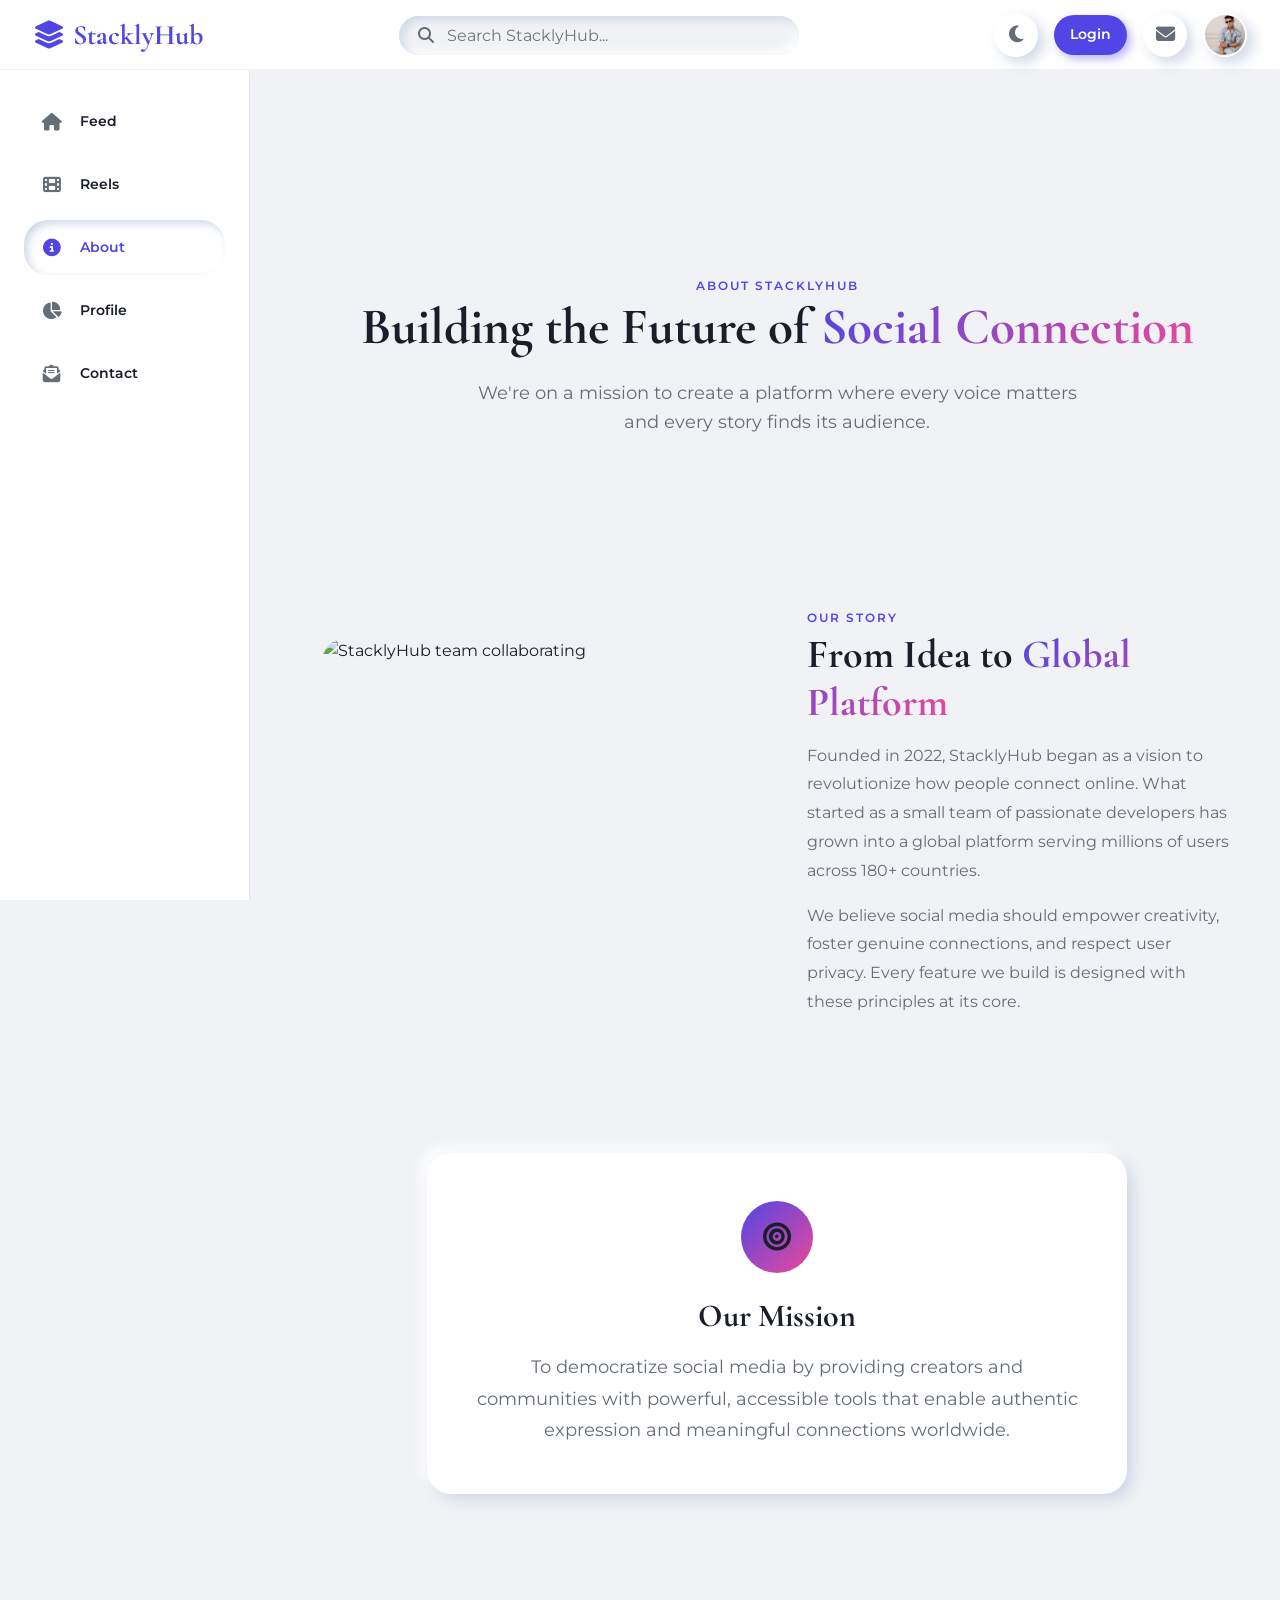
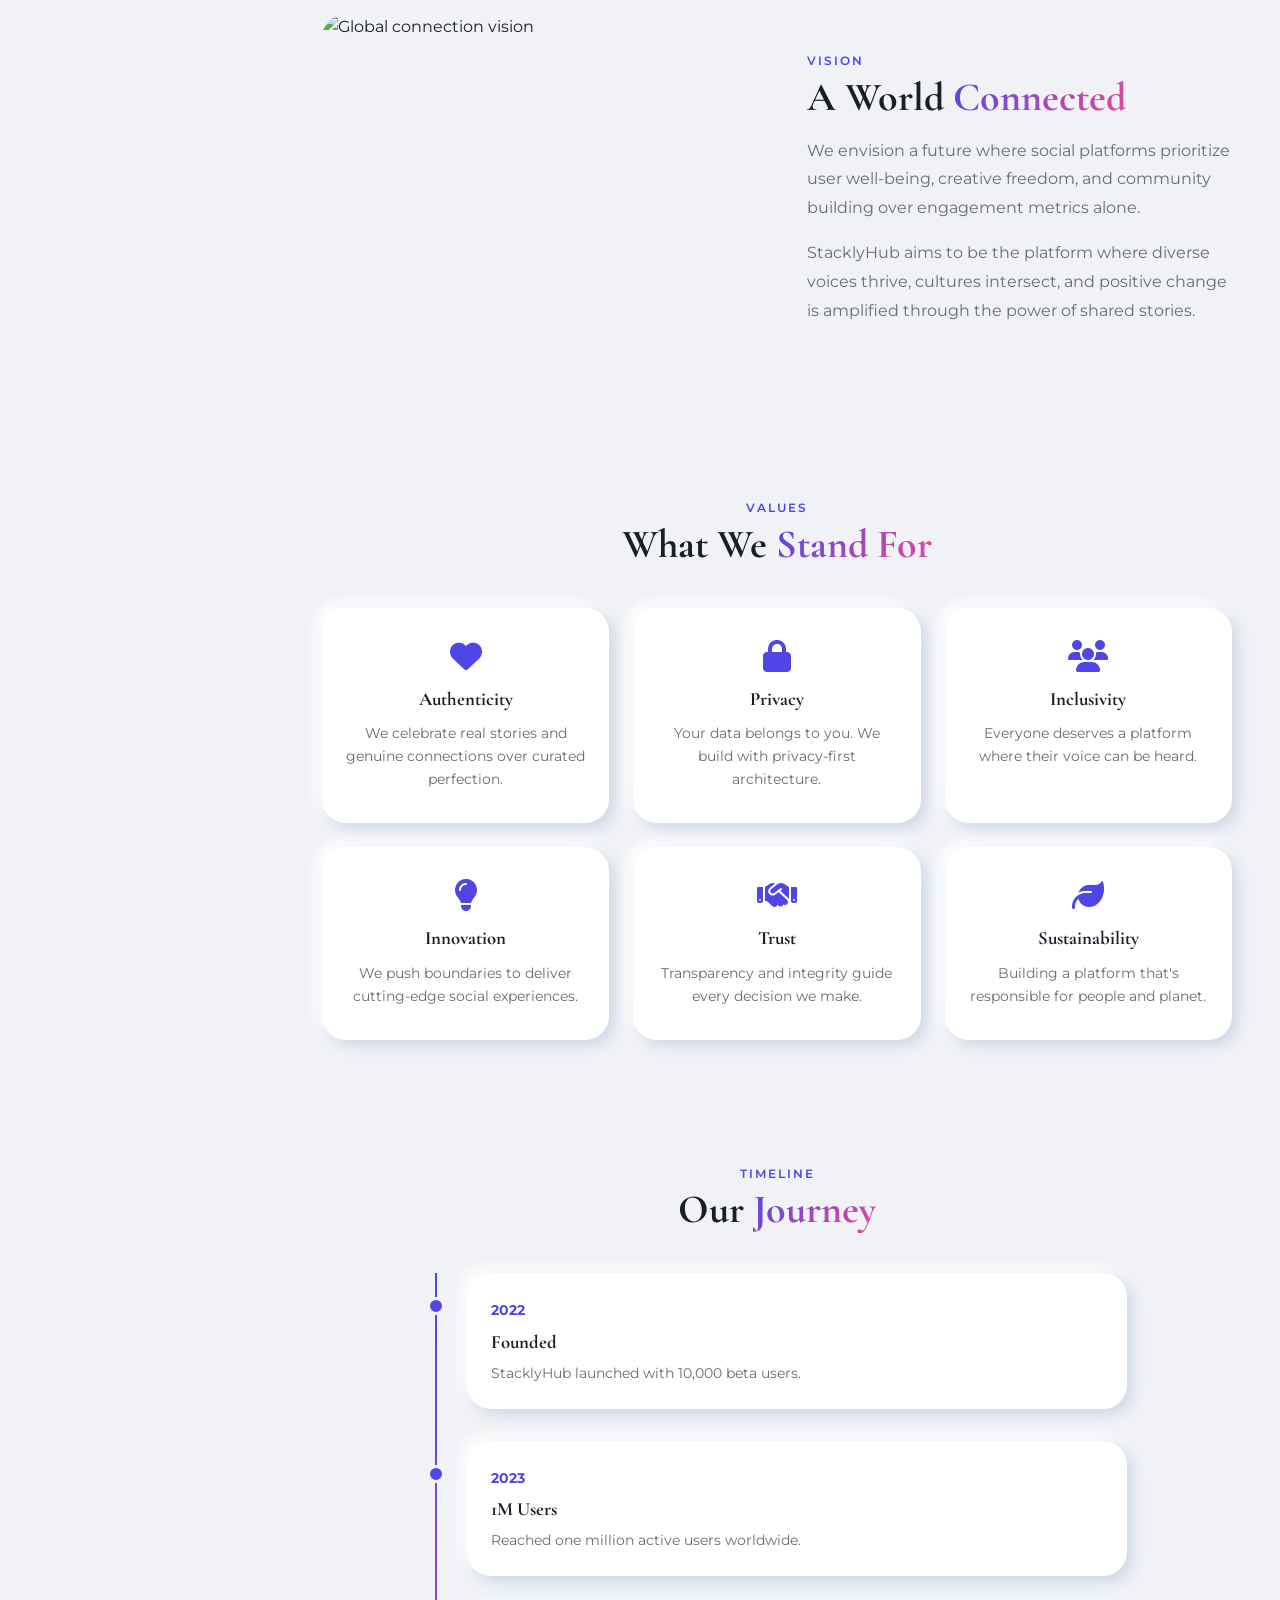
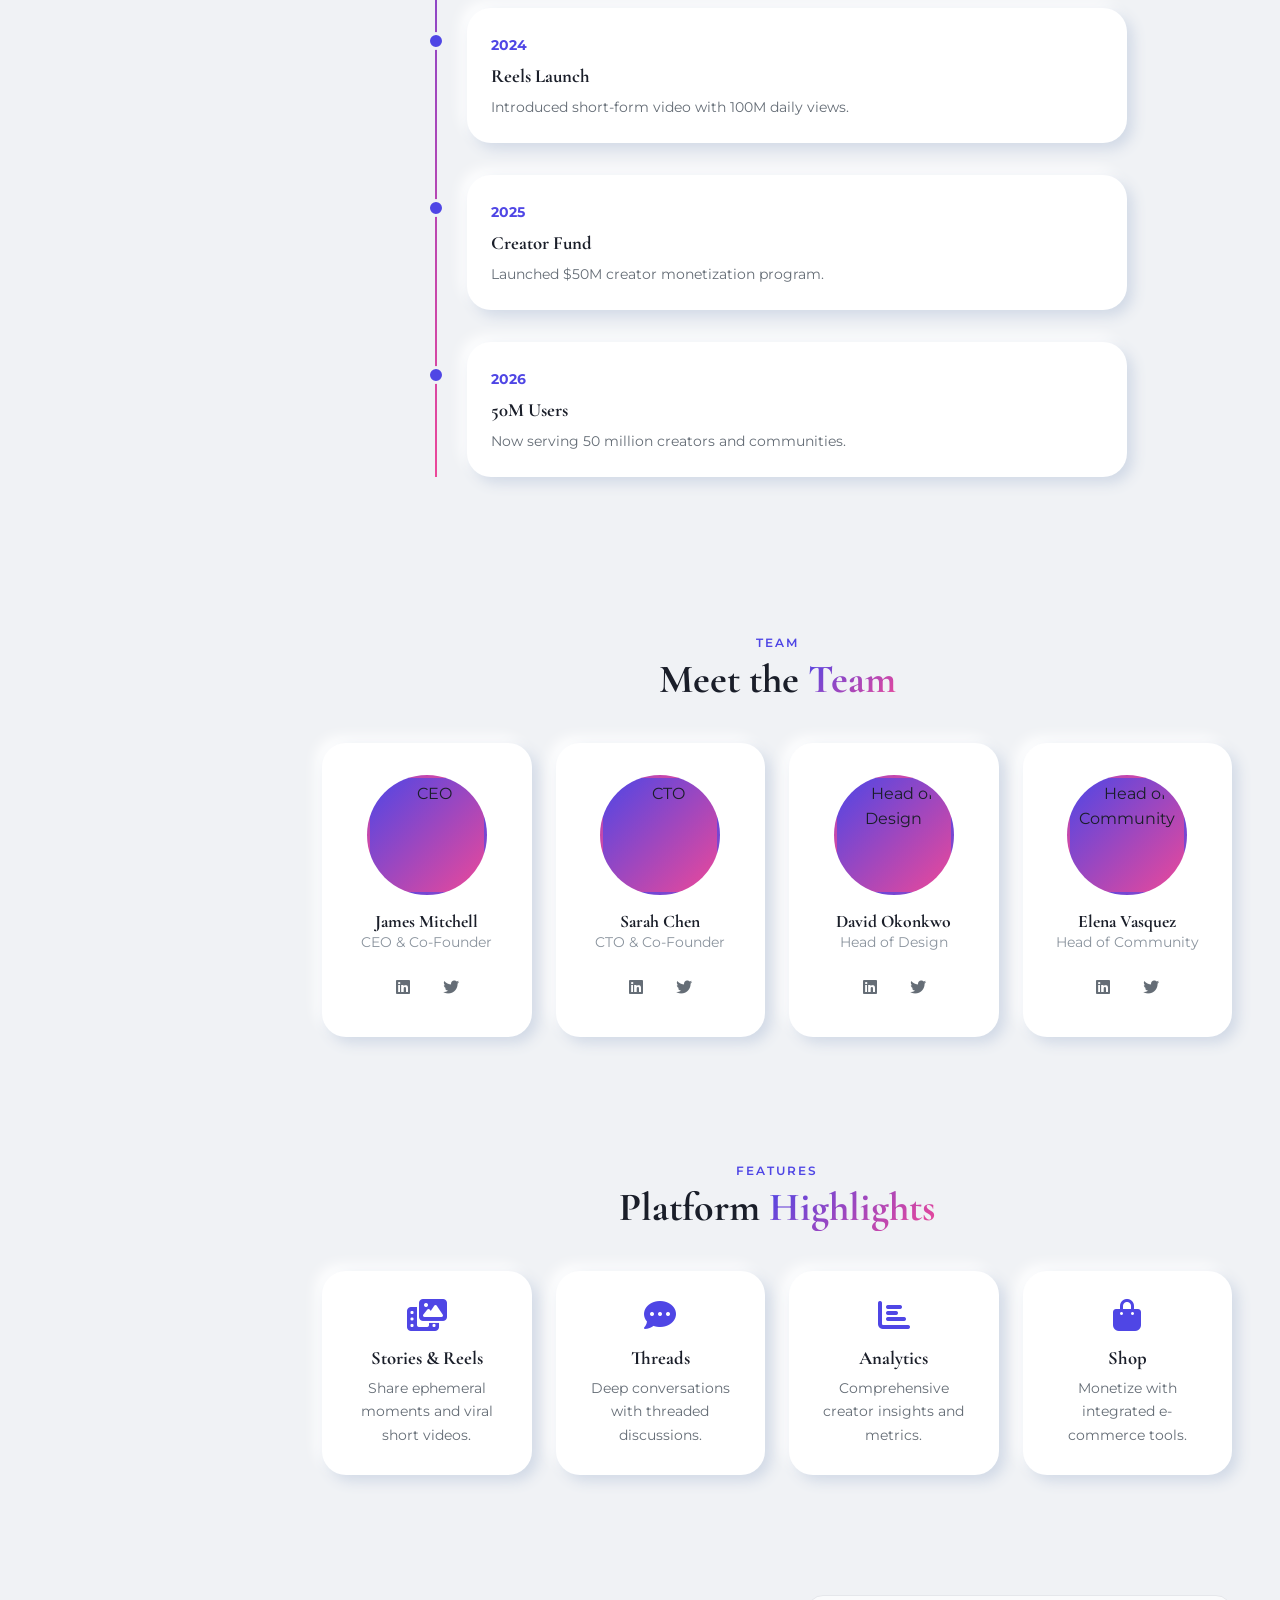
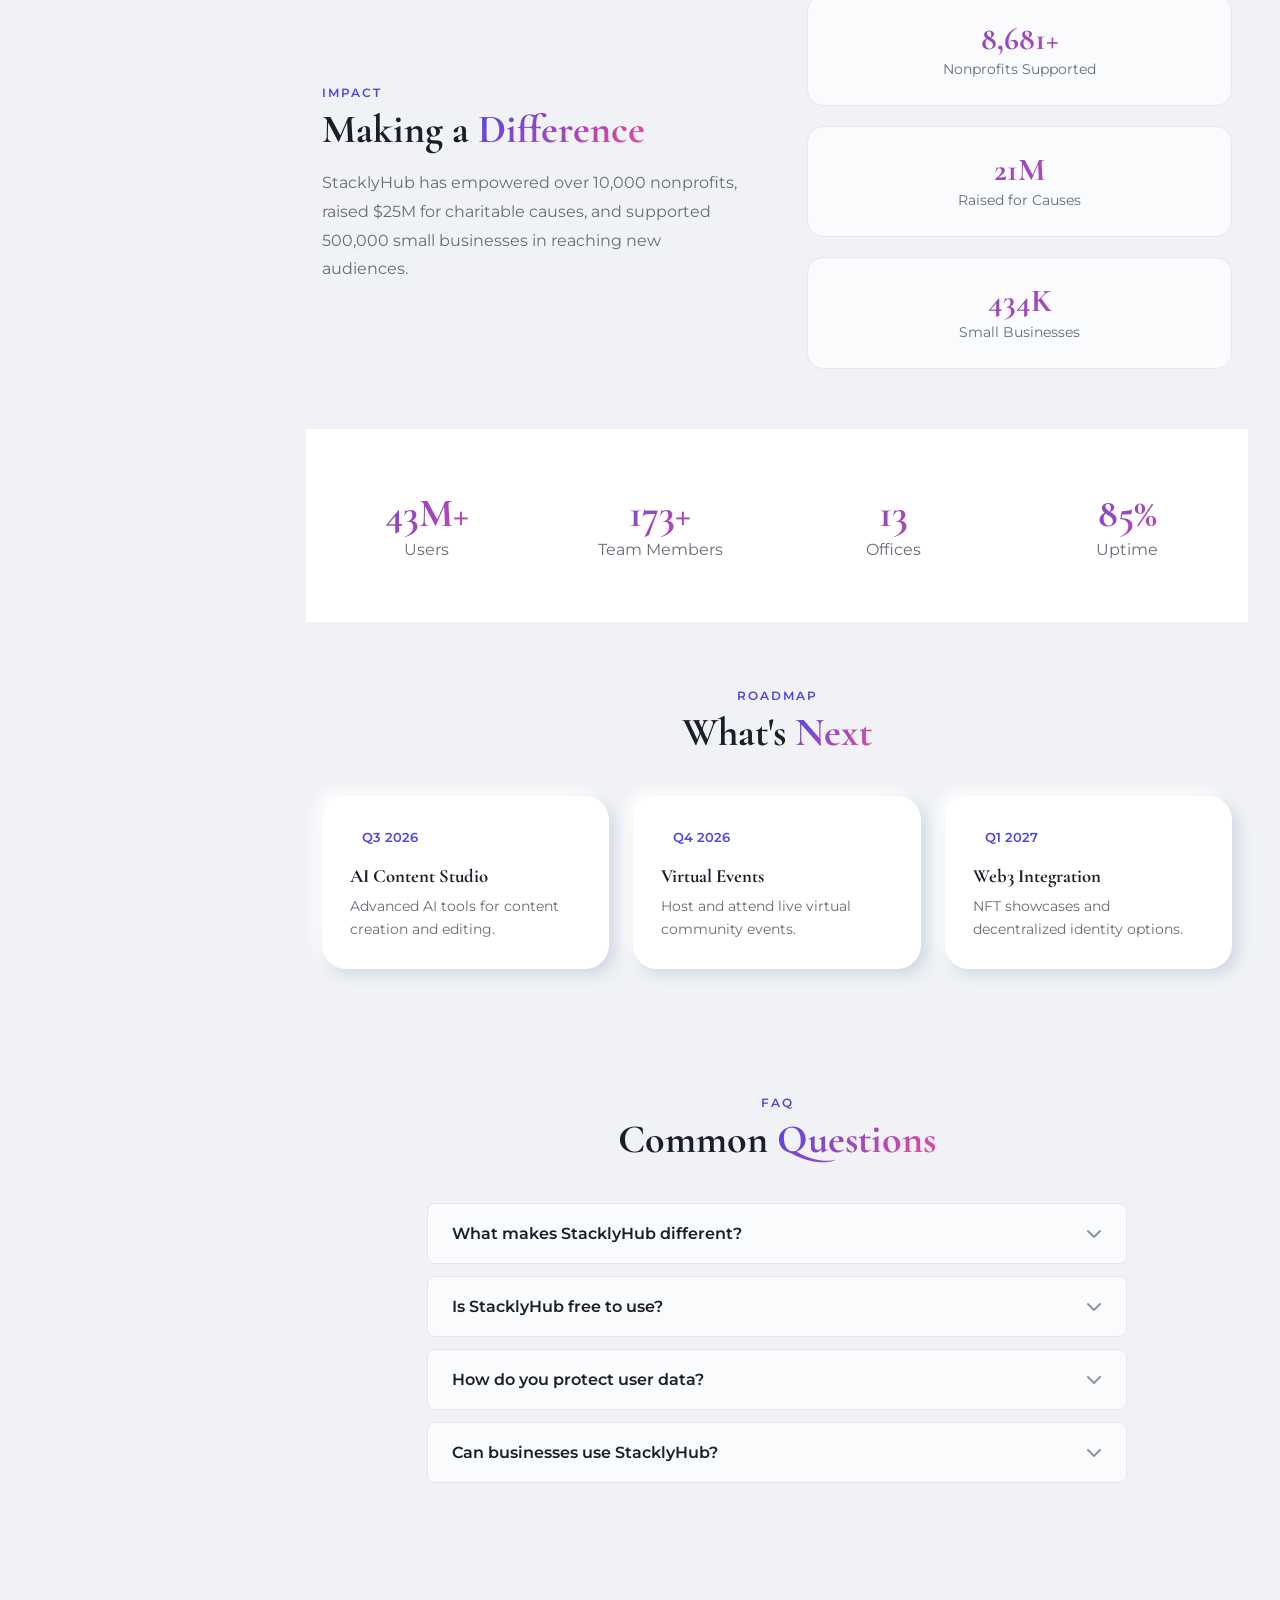
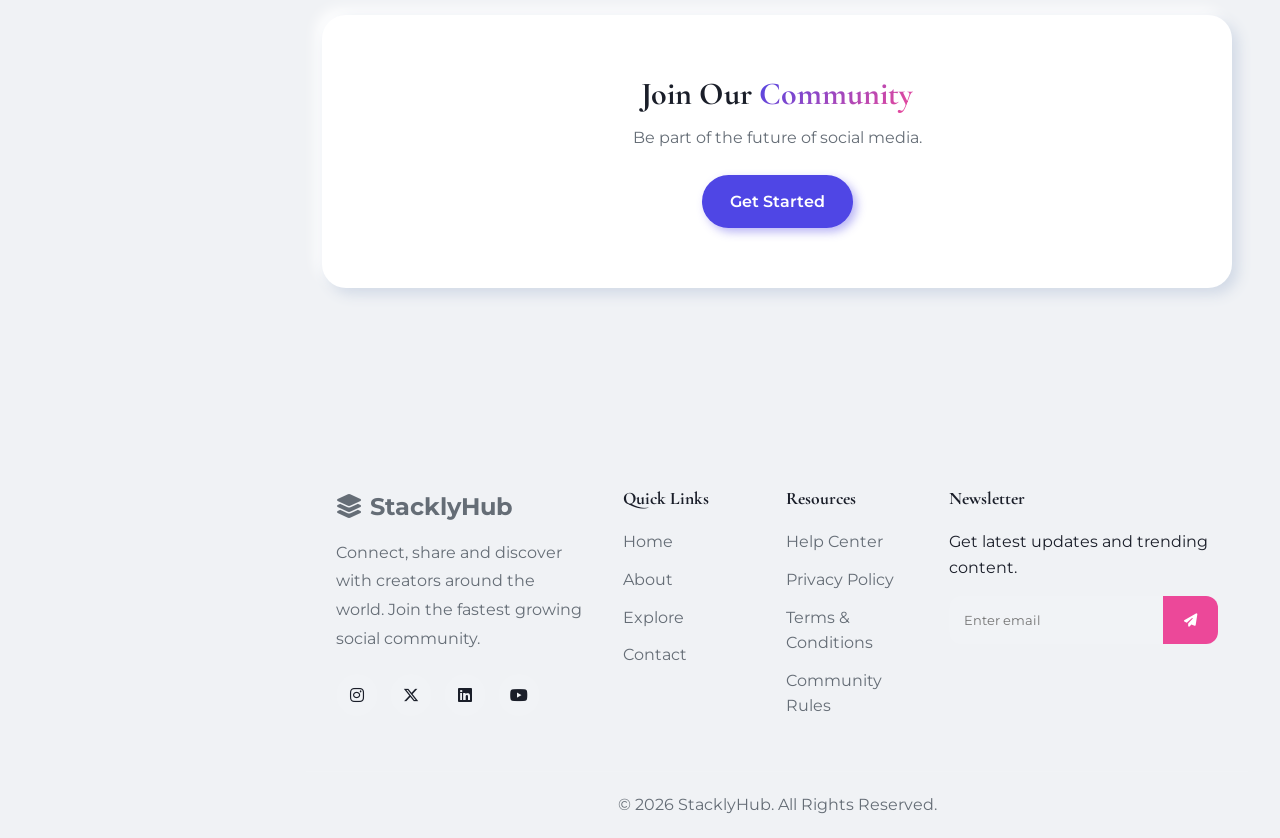
==== about.html @ 788e47a5 "first commit" ====
<!DOCTYPE html>
<html lang="en">
<head>
  <meta charset="UTF-8">
  <meta name="viewport" content="width=device-width, initial-scale=1.0">
  <meta name="description" content="Learn about StacklyHub - our story, mission, vision, and the team behind the next-generation social platform.">
  <title>About Us — StacklyHub</title>
  <link rel="preconnect" href="https://fonts.googleapis.com">
  <link rel="preconnect" href="https://fonts.gstatic.com" crossorigin>
  <link href="https://fonts.googleapis.com/css2?family=Inter:wght@400;500;600;700&family=Poppins:wght@600;700;800&display=swap" rel="stylesheet">
  <link rel="stylesheet" href="https://cdnjs.cloudflare.com/ajax/libs/font-awesome/6.5.1/css/all.min.css">
  <link rel="stylesheet" href="css/common.css">
  <link rel="stylesheet" href="css/about.css">
</head>
<body>
  <div class="page-loader" aria-hidden="true"><div><div class="loader-logo">StacklyHub</div><div class="loader-spinner"></div></div></div>

  <header class="navbar glass-panel" role="navigation">
    <a href="index.html" class="nav-brand">
      <i class="fas fa-layer-group"></i> StacklyHub
    </a>
    <div class="nav-search neu-input-wrapper">
      <i class="fas fa-search"></i>
      <input type="search" class="neu-input" placeholder="Search StacklyHub..." aria-label="Search">
    </div>
    <div class="nav-actions">
      <button class="icon-btn" id="theme-toggle" aria-label="Toggle dark mode"><i class="fas fa-moon"></i></button>
      <a href="login.html" class="neu-button primary" style="padding:0.5rem 1rem;border-radius:20px;font-size:0.9rem;text-decoration:none">Login</a>
<a href="404.html">
    <button class="icon-btn" aria-label="Messages">
        <i class="fas fa-envelope"></i>
    </button>
</a>
      <a href="profile.html" class="user-profile">
        <img src="assets/images/home 3.webp" alt="Profile" class="avatar">
      </a>
    </div>
    <button class="hamburger" id="hamburger" aria-label="Open menu"><i class="fas fa-bars"></i></button>
  </header>

  <div class="app-layout">
    <aside class="sidebar-left" id="sidebar-left">
      <nav class="nav-links">
        <a href="index.html" class="nav-link"><i class="fas fa-home"></i> Feed</a>
       
        <a href="explore.html" class="nav-link"><i class="fas fa-film"></i> Reels</a>
        <a href="about.html" class="nav-link"><i class="fas fa-info-circle"></i> About</a>
        <a href="profile.html" class="nav-link"><i class="fas fa-chart-pie"></i> Profile</a>
        <a href="contact.html" class="nav-link"><i class="fas fa-envelope-open-text"></i> Contact</a>
      </nav>
    </aside>

  <main>
    <!-- 1. Hero Banner -->
    <section class="about-hero" aria-label="About hero">
      <div class="about-hero-bg"></div>
      <div class="container about-hero-content reveal">
        <span class="section-label">About StacklyHub</span>
        <h1>Building the Future of <span class="gradient-text">Social Connection</span></h1>
        <p>We're on a mission to create a platform where every voice matters and every story finds its audience.</p>
      </div>
    </section>

    <!-- 2. Our Story -->
    <section class="section" aria-label="Our story">
      <div class="container split-section">
        <div class="split-image reveal-left">
          <img src="https://images.unsplash.com/photo-1522071820081-009f0129c71c?w=600&h=400&fit=crop" alt="StacklyHub team collaborating">
        </div>
        <div class="split-content reveal-right">
          <span class="section-label">Our Story</span>
          <h2 class="section-title">From Idea to <span class="gradient-text">Global Platform</span></h2>
          <p>Founded in 2022, StacklyHub began as a vision to revolutionize how people connect online. What started as a small team of passionate developers has grown into a global platform serving millions of users across 180+ countries.</p>
          <p>We believe social media should empower creativity, foster genuine connections, and respect user privacy. Every feature we build is designed with these principles at its core.</p>
        </div>
      </div>
    </section>

    <!-- 3. Mission -->
    <section class="section mission-section" aria-label="Our mission">
      <div class="container">
        <div class="mission-card glass-card reveal-zoom">
          <div class="mission-icon"><i class="fas fa-bullseye"></i></div>
          <h2>Our Mission</h2>
          <p>To democratize social media by providing creators and communities with powerful, accessible tools that enable authentic expression and meaningful connections worldwide.</p>
        </div>
      </div>
    </section>

    <!-- 4. Vision -->
    <section class="section" aria-label="Our vision">
      <div class="container split-section reverse">
        <div class="split-content reveal-left">
          <span class="section-label">Vision</span>
          <h2 class="section-title">A World <span class="gradient-text">Connected</span></h2>
          <p>We envision a future where social platforms prioritize user well-being, creative freedom, and community building over engagement metrics alone.</p>
          <p>StacklyHub aims to be the platform where diverse voices thrive, cultures intersect, and positive change is amplified through the power of shared stories.</p>
        </div>
        <div class="split-image reveal-right">
          <img src="https://images.unsplash.com/photo-1552664730-d307ca884978?w=600&h=400&fit=crop" alt="Global connection vision">
        </div>
      </div>
    </section>

    <!-- 5. Core Values -->
    <section class="section values-section" aria-label="Core values">
      <div class="container">
        <header class="section-header reveal">
          <span class="section-label">Values</span>
          <h2 class="section-title">What We <span class="gradient-text">Stand For</span></h2>
        </header>
        <div class="values-grid">
          <div class="value-card glass-card reveal"><i class="fas fa-heart"></i><h3>Authenticity</h3><p>We celebrate real stories and genuine connections over curated perfection.</p></div>
          <div class="value-card glass-card reveal delay-1"><i class="fas fa-lock"></i><h3>Privacy</h3><p>Your data belongs to you. We build with privacy-first architecture.</p></div>
          <div class="value-card glass-card reveal delay-2"><i class="fas fa-users"></i><h3>Inclusivity</h3><p>Everyone deserves a platform where their voice can be heard.</p></div>
          <div class="value-card glass-card reveal delay-3"><i class="fas fa-lightbulb"></i><h3>Innovation</h3><p>We push boundaries to deliver cutting-edge social experiences.</p></div>
          <div class="value-card glass-card reveal delay-4"><i class="fas fa-handshake"></i><h3>Trust</h3><p>Transparency and integrity guide every decision we make.</p></div>
          <div class="value-card glass-card reveal delay-5"><i class="fas fa-leaf"></i><h3>Sustainability</h3><p>Building a platform that's responsible for people and planet.</p></div>
        </div>
      </div>
    </section>

    <!-- 6. Growth Timeline -->
    <section class="section timeline-section" aria-label="Growth timeline">
      <div class="container">
        <header class="section-header reveal">
          <span class="section-label">Timeline</span>
          <h2 class="section-title">Our <span class="gradient-text">Journey</span></h2>
        </header>
        <div class="timeline">
          <div class="timeline-item reveal"><div class="timeline-dot"></div><div class="timeline-content glass-card"><span>2022</span><h3>Founded</h3><p>StacklyHub launched with 10,000 beta users.</p></div></div>
          <div class="timeline-item reveal delay-1"><div class="timeline-dot"></div><div class="timeline-content glass-card"><span>2023</span><h3>1M Users</h3><p>Reached one million active users worldwide.</p></div></div>
          <div class="timeline-item reveal delay-2"><div class="timeline-dot"></div><div class="timeline-content glass-card"><span>2024</span><h3>Reels Launch</h3><p>Introduced short-form video with 100M daily views.</p></div></div>
          <div class="timeline-item reveal delay-3"><div class="timeline-dot"></div><div class="timeline-content glass-card"><span>2025</span><h3>Creator Fund</h3><p>Launched $50M creator monetization program.</p></div></div>
          <div class="timeline-item reveal delay-4"><div class="timeline-dot"></div><div class="timeline-content glass-card"><span>2026</span><h3>50M Users</h3><p>Now serving 50 million creators and communities.</p></div></div>
        </div>
      </div>
    </section>

    <!-- 7. Team Members -->
    <section class="section team-section" aria-label="Team members">
      <div class="container">
        <header class="section-header reveal">
          <span class="section-label">Team</span>
          <h2 class="section-title">Meet the <span class="gradient-text">Team</span></h2>
        </header>
        <div class="team-grid">
          <div class="team-card glass-card reveal"><img src="https://images.unsplash.com/photo-1560250097-0b93528c311a?w=200&h=200&fit=crop" alt="CEO"><h3>James Mitchell</h3><p>CEO & Co-Founder</p><div class="team-social"><a href="404.html"><i class="fab fa-linkedin"></i></a><a href="404.html"><i class="fab fa-twitter"></i></a></div></div>
          <div class="team-card glass-card reveal delay-1"><img src="https://images.unsplash.com/photo-1573496359142-b8d87734a5a2?w=200&h=200&fit=crop" alt="CTO"><h3>Sarah Chen</h3><p>CTO & Co-Founder</p><div class="team-social"><a href="404.html"><i class="fab fa-linkedin"></i></a><a href="404.html"><i class="fab fa-twitter"></i></a></div></div>
          <div class="team-card glass-card reveal delay-2"><img src="https://images.unsplash.com/photo-1519085360753-af0119f7cbe7?w=200&h=200&fit=crop" alt="Head of Design"><h3>David Okonkwo</h3><p>Head of Design</p><div class="team-social"><a href="404.html"><i class="fab fa-linkedin"></i></a><a href="404.html"><i class="fab fa-twitter"></i></a></div></div>
          <div class="team-card glass-card reveal delay-3"><img src="https://images.unsplash.com/photo-1580489944761-15a19d654956?w=200&h=200&fit=crop" alt="Head of Community"><h3>Elena Vasquez</h3><p>Head of Community</p><div class="team-social"><a href="404.html"><i class="fab fa-linkedin"></i></a><a href="404.html"><i class="fab fa-twitter"></i></a></div></div>
        </div>
      </div>
    </section>

    <!-- 8. Platform Features -->
    <section class="section features-section" aria-label="Platform features">
      <div class="container">
        <header class="section-header reveal"><span class="section-label">Features</span><h2 class="section-title">Platform <span class="gradient-text">Highlights</span></h2></header>
        <div class="features-grid">
          <div class="feature-item glass-card reveal"><i class="fas fa-photo-video"></i><h3>Stories & Reels</h3><p>Share ephemeral moments and viral short videos.</p></div>
          <div class="feature-item glass-card reveal delay-1"><i class="fas fa-comment-dots"></i><h3>Threads</h3><p>Deep conversations with threaded discussions.</p></div>
          <div class="feature-item glass-card reveal delay-2"><i class="fas fa-chart-bar"></i><h3>Analytics</h3><p>Comprehensive creator insights and metrics.</p></div>
          <div class="feature-item glass-card reveal delay-3"><i class="fas fa-shopping-bag"></i><h3>Shop</h3><p>Monetize with integrated e-commerce tools.</p></div>
        </div>
      </div>
    </section>

    <!-- 9. Community Impact -->
    <section class="section impact-section" aria-label="Community impact">
      <div class="container">
        <div class="impact-wrapper">
          <div class="impact-content reveal-left">
            <span class="section-label">Impact</span>
            <h2 class="section-title">Making a <span class="gradient-text">Difference</span></h2>
            <p>StacklyHub has empowered over 10,000 nonprofits, raised $25M for charitable causes, and supported 500,000 small businesses in reaching new audiences.</p>
          </div>
          <div class="impact-stats reveal-right">
            <div class="impact-stat"><h3 data-count="10000" data-suffix="+">0</h3><p>Nonprofits Supported</p></div>
            <div class="impact-stat"><h3 data-count="25" data-suffix="M">0</h3><p>Raised for Causes</p></div>
            <div class="impact-stat"><h3 data-count="500" data-suffix="K">0</h3><p>Small Businesses</p></div>
          </div>
        </div>
      </div>
    </section>

    <!-- 10. Statistics -->
    <section class="section stats-bar" aria-label="Statistics">
      <div class="container">
        <div class="stats-row">
          <div class="stat-item reveal"><h3 data-count="50" data-suffix="M+">0</h3><p>Users</p></div>
          <div class="stat-item reveal delay-1"><h3 data-count="200" data-suffix="+">0</h3><p>Team Members</p></div>
          <div class="stat-item reveal delay-2"><h3 data-count="15" data-suffix="">0</h3><p>Offices</p></div>
          <div class="stat-item reveal delay-3"><h3 data-count="99" data-suffix="%">0</h3><p>Uptime</p></div>
        </div>
      </div>
    </section>

    <!-- 11. Future Roadmap -->
    <section class="section roadmap-section" aria-label="Future roadmap">
      <div class="container">
        <header class="section-header reveal"><span class="section-label">Roadmap</span><h2 class="section-title">What's <span class="gradient-text">Next</span></h2></header>
        <div class="roadmap-grid">
          <div class="roadmap-card glass-card reveal"><span class="roadmap-q">Q3 2026</span><h3>AI Content Studio</h3><p>Advanced AI tools for content creation and editing.</p></div>
          <div class="roadmap-card glass-card reveal delay-1"><span class="roadmap-q">Q4 2026</span><h3>Virtual Events</h3><p>Host and attend live virtual community events.</p></div>
          <div class="roadmap-card glass-card reveal delay-2"><span class="roadmap-q">Q1 2027</span><h3>Web3 Integration</h3><p>NFT showcases and decentralized identity options.</p></div>
        </div>
      </div>
    </section>

    <!-- 12. FAQs -->
    <section class="section faq-section" aria-label="Frequently asked questions">
      <div class="container">
        <header class="section-header reveal"><span class="section-label">FAQ</span><h2 class="section-title">Common <span class="gradient-text">Questions</span></h2></header>
        <div class="faq-list">
          <div class="faq-item reveal"><button class="faq-question">What makes StacklyHub different?<i class="fas fa-chevron-down"></i></button><div class="faq-answer"><p>We prioritize user privacy, creator monetization, and authentic community building over addictive engagement patterns.</p></div></div>
          <div class="faq-item reveal delay-1"><button class="faq-question">Is StacklyHub free to use?<i class="fas fa-chevron-down"></i></button><div class="faq-answer"><p>Yes! StacklyHub is free for all users. Premium features are available for creators who want advanced tools.</p></div></div>
          <div class="faq-item reveal delay-2"><button class="faq-question">How do you protect user data?<i class="fas fa-chevron-down"></i></button><div class="faq-answer"><p>We use end-to-end encryption, GDPR compliance, and never sell user data to third parties.</p></div></div>
          <div class="faq-item reveal delay-3"><button class="faq-question">Can businesses use StacklyHub?<i class="fas fa-chevron-down"></i></button><div class="faq-answer"><p>Absolutely! We offer business accounts with analytics, advertising tools, and shop integration.</p></div></div>
        </div>
      </div>
    </section>

    <!-- CTA -->
    <section class="section cta-section" aria-label="Call to action">
      <div class="container">
        <div class="cta-banner glass-card reveal-zoom">
          <h2>Join Our <span class="gradient-text">Community</span></h2>
          <p>Be part of the future of social media.</p>
          <a href="404.html" class="btn btn-primary btn-lg btn-ripple">Get Started</a>
        </div>
      </div>
    </section>
  </main>
  </div>

  <footer class="footer">
    <div class="footer-container">

      <div class="footer-col footer-brand">
        <a href="index.html" class="footer-logo">
          <i class="fas fa-layer-group"></i>
          StacklyHub
        </a>

        <p>
          Connect, share and discover with creators around the world.
          Join the fastest growing social community.
        </p>

        <div class="footer-social">
          <a href="404.html"><i class="fab fa-instagram"></i></a>
          <a href="404.html"><i class="fab fa-x-twitter"></i></a>
          <a href="404.html"><i class="fab fa-linkedin"></i></a>
          <a href="404.html"><i class="fab fa-youtube"></i></a>
        </div>
      </div>

      <div class="footer-col">
        <h3>Quick Links</h3>
        <a href="index.html">Home</a>
        <a href="about.html">About</a>
        <a href="explore.html">Explore</a>
        <a href="contact.html">Contact</a>
      </div>

      <div class="footer-col">
        <h3>Resources</h3>
        <a href="404.html">Help Center</a>
        <a href="404.html">Privacy Policy</a>
        <a href="404.html">Terms & Conditions</a>
        <a href="404.html">Community Rules</a>
      </div>

      <div class="footer-col">
        <h3>Newsletter</h3>
        <p>Get latest updates and trending content.</p>

        <form class="newsletter" action="404.html" method="get">
          <input type="email" name="email" placeholder="Enter email" required>
          <button type="submit" aria-label="Subscribe">
            <i class="fas fa-paper-plane"></i>
          </button>
        </form>
      </div>

    </div>

    <div class="footer-bottom">
      <p>© 2026 StacklyHub. All Rights Reserved.</p>
    </div>
  </footer>

  <script src="js/common.js"></script>
  <script src="js/about.js"></script>
</body>
</html>
---- css/common.css ----
/* ============================================
   StacklyHub — Neumorphism Theme (Stackly-style)
   ============================================ */
@import url('https://fonts.googleapis.com/css2?family=Cormorant+Garamond:ital,wght@0,400;0,600;0,700;1,400&family=Montserrat:wght@300;400;500;600;700&display=swap');

:root {
  --nav-height: 70px;
  --sidebar-width: 250px;
  --sidebar-right-width: 300px;
  --spacing-xs: 4px;
  --spacing-sm: 8px;
  --spacing-md: 16px;
  --spacing-lg: 24px;
  --spacing-xl: 32px;
  --spacing-xxl: 48px;
  --bg-color: #f0f2f5;
  --surface-color: #ffffff;
  --text-primary: #1a1e29;
  --text-secondary: #656d76;
  --text-muted: #8b949e;
  --primary-color: #4f46e5;
  --primary-hover: #4338ca;
  --accent-color: #ec4899;
  --accent-primary: #4f46e5;
  --accent-secondary: #ec4899;
  --border-color: #e5e7eb;
  --border-glass: #e5e7eb;
  --shadow-light: #ffffff;
  --shadow-dark: #d1d9e6;
  --neu-shadow: 6px 6px 14px var(--shadow-dark), -6px -6px 14px var(--shadow-light);
  --neu-shadow-inset: inset 4px 4px 8px var(--shadow-dark), inset -4px -4px 8px var(--shadow-light);
  --neu-shadow-hover: 8px 8px 18px var(--shadow-dark), -8px -8px 18px var(--shadow-light);
  --glass-bg: rgba(255, 255, 255, 0.7);
  --glass-border: rgba(255, 255, 255, 0.4);
  --bg-glass: rgba(255, 255, 255, 0.7);
  --bg-primary: #f0f2f5;
  --bg-secondary: #ffffff;
  --font-main: 'Montserrat', sans-serif;
  --font-heading: 'Cormorant Garamond', serif;
  --font-primary: 'Montserrat', sans-serif;
  --font-display: 'Cormorant Garamond', serif;
  --transition-fast: 0.2s ease;
  --transition-normal: 0.3s ease;
  --radius-sm: 8px;
  --radius-md: 16px;
  --radius-lg: 24px;
  --radius-full: 9999px;
  --navbar-height: 70px;
  --container-max: 1280px;
  --container-padding: 16px;
  --gradient-primary: linear-gradient(135deg, #4f46e5, #ec4899);
}

[data-theme="dark"] {
  --bg-color: #0f172a;
  --surface-color: #1e293b;
  --bg-primary: #0f172a;
  --bg-secondary: #1e293b;
  --text-primary: #f8fafc;
  --text-secondary: #94a3b8;
  --text-muted: #64748b;
  --primary-color: #6366f1;
  --primary-hover: #818cf8;
  --accent-primary: #6366f1;
  --border-color: #334155;
  --border-glass: #334155;
  --shadow-light: #2c3e50;
  --shadow-dark: #070b14;
  --glass-bg: rgba(30, 41, 59, 0.75);
  --glass-border: rgba(255, 255, 255, 0.1);
  --bg-glass: rgba(30, 41, 59, 0.75);
}

*, *::before, *::after { box-sizing: border-box; margin: 0; padding: 0; }

html { scroll-behavior: smooth; overflow-x: hidden; }

body {
  font-family: var(--font-main);
  background-color: var(--bg-color);
  color: var(--text-primary);
  line-height: 1.6;
  overflow-x: hidden;
  transition: background-color var(--transition-normal), color var(--transition-normal);
  padding-top: var(--nav-height);
}

h1, h2, h3, h4, h5, h6 { font-family: var(--font-heading); font-weight: 700; line-height: 1.2; }

a { text-decoration: none; color: inherit; }
ul, ol { list-style: none; }
img { max-width: 100%; display: block; height: auto; }
button, input, textarea, select { font-family: inherit; border: none; outline: none; background: none; }

/* Utilities */
.container { max-width: var(--container-max); margin: 0 auto; padding: 0 var(--spacing-md); }
.d-flex { display: flex; }
.flex-column { flex-direction: column; }
.align-center { align-items: center; }
.justify-center { justify-content: center; }
.justify-between { justify-content: space-between; }
.gap-sm { gap: var(--spacing-sm); }
.gap-md { gap: var(--spacing-md); }
.gap-lg { gap: var(--spacing-lg); }
.w-100 { width: 100%; }
.text-secondary { color: var(--text-secondary); }
.gradient-text {
  background: var(--gradient-primary);
  -webkit-background-clip: text;
  -webkit-text-fill-color: transparent;
  background-clip: text;
}
.section-label { font-size: 0.75rem; font-weight: 600; text-transform: uppercase; letter-spacing: 2px; color: var(--primary-color); }
.section-title { font-size: clamp(1.75rem, 4vw, 2.5rem); margin-bottom: 16px; }
.section-subtitle { color: var(--text-secondary); max-width: 600px; }
.section { padding: 60px 0; }
.section-header { text-align: center; margin-bottom: 40px; }
.section-header .section-subtitle { margin: 0 auto; }

/* Neumorphism */
.neu-card, .glass-card {
  background: var(--surface-color);
  border-radius: var(--radius-lg);
  box-shadow: var(--neu-shadow);
  padding: var(--spacing-lg);
  transition: all var(--transition-normal);
}
.neu-card:hover, .glass-card:hover { transform: translateY(-2px); box-shadow: var(--neu-shadow-hover); }

.neu-button, .btn {
  background: var(--surface-color);
  border-radius: var(--radius-full);
  box-shadow: var(--neu-shadow);
  padding: var(--spacing-sm) var(--spacing-lg);
  color: var(--text-primary);
  font-weight: 600;
  cursor: pointer;
  transition: all var(--transition-fast);
  display: inline-flex;
  align-items: center;
  justify-content: center;
  gap: var(--spacing-sm);
  font-size: 0.9rem;
}
.neu-button:active, .btn:active { box-shadow: var(--neu-shadow-inset); color: var(--primary-color); }
.neu-button.primary, .btn-primary {
  background: var(--primary-color);
  color: white;
  box-shadow: 4px 4px 10px rgba(79, 70, 229, 0.4);
}
.neu-button.primary:hover, .btn-primary:hover { background: var(--primary-hover); transform: translateY(-1px); }
.btn-secondary { background: var(--surface-color); color: var(--text-primary); }
.btn-outline { background: transparent; border: 2px solid var(--primary-color); color: var(--primary-color); box-shadow: none; }
.btn-sm { padding: 6px 14px; font-size: 0.8rem; }
.btn-lg { padding: 14px 28px; font-size: 1rem; }

.neu-input-wrapper { position: relative; width: 100%; }
.neu-input, .form-control {
  background: var(--bg-color);
  border-radius: var(--radius-full);
  box-shadow: var(--neu-shadow-inset);
  padding: var(--spacing-md) var(--spacing-lg);
  color: var(--text-primary);
  width: 100%;
  font-size: 1rem;
  transition: box-shadow var(--transition-fast);
}
textarea.neu-input, textarea.form-control { border-radius: var(--radius-md); resize: vertical; min-height: 80px; }
.neu-input:focus, .form-control:focus { box-shadow: var(--neu-shadow); }
.form-group { margin-bottom: 16px; }
.form-group label { display: block; font-size: 0.85rem; color: var(--text-secondary); margin-bottom: 8px; }

.glass-panel {
  background: var(--glass-bg);
  backdrop-filter: blur(12px);
  -webkit-backdrop-filter: blur(12px);
  border: 1px solid var(--glass-border);
}

.icon-btn {
  width: 44px; height: 44px; border-radius: 50%;
  display: flex; align-items: center; justify-content: center;
  font-size: 1.2rem; cursor: pointer;
  background: var(--surface-color);
  box-shadow: var(--neu-shadow);
  color: var(--text-secondary);
  transition: all var(--transition-fast);
}
.icon-btn:hover { color: var(--primary-color); transform: translateY(-2px); }

.avatar {
  width: 44px; height: 44px; border-radius: 50%;
  object-fit: cover; box-shadow: var(--neu-shadow);
  border: 2px solid var(--surface-color);
}

/* App Navbar */
.navbar {
  height: var(--nav-height);
  position: fixed;
  top: 0;
  left: 0;
  width: 100%;
  z-index: 1000;
  display: flex;
  align-items: center;
  justify-content: space-between;
  padding: 0 var(--spacing-xl);
  transition: all var(--transition-normal);
  background: var(--surface-color);
  backdrop-filter: blur(12px);
  border-bottom: 1px solid rgba(0, 0, 0, 0.06);
}

.nav-brand, .navbar-brand {
  font-family: var(--font-heading);
  font-size: 1.75rem;
  font-weight: 700;
  color: var(--primary-color);
  display: flex;
  align-items: center;
  gap: var(--spacing-sm);
}

.nav-search {
  flex: 1; max-width: 400px; margin: 0 var(--spacing-lg); position: relative;
}
.nav-search i { position: absolute; left: 1.2rem; top: 50%; transform: translateY(-50%); color: var(--text-secondary); }
.nav-search input, .nav-search .neu-input { padding-left: 3rem; padding-top: 10px; padding-bottom: 10px; }

.nav-actions, .navbar-actions { display: flex; align-items: center; gap: var(--spacing-md); }

.user-profile { display: flex; align-items: center; gap: var(--spacing-sm); cursor: pointer; }

.hamburger {
  display: none;
  width: 44px; height: 44px; border-radius: 50%;
  align-items: center; justify-content: center;
  background: var(--surface-color);
  box-shadow: var(--neu-shadow);
  cursor: pointer; color: var(--text-primary); font-size: 1.25rem;
  flex-direction: row; gap: 0; padding: 0;
}
.hamburger span { display: none; }

/* Legacy navbar menu (other pages) */
.navbar .container { display: flex; align-items: center; justify-content: space-between; width: 100%; max-width: 1400px; margin: 0 auto; padding: 0 var(--spacing-md); }
.navbar-menu { display: flex; align-items: center; gap: 4px; }
.nav-link {
  display: flex; align-items: center; gap: var(--spacing-md);
  padding: var(--spacing-md); border-radius: var(--radius-lg);
  color: var(--text-primary); font-weight: 600;
  transition: all var(--transition-fast); font-size: 0.9rem;
}
.navbar-menu .nav-link { padding: 8px 16px; }
.nav-link i { font-size: 1.1rem; color: var(--text-secondary); width: 24px; text-align: center; }
.nav-link:hover { background: var(--surface-color); box-shadow: var(--neu-shadow); color: var(--primary-color); }
.nav-link:hover i { color: var(--primary-color); }
.nav-link.active { background: var(--surface-color); box-shadow: var(--neu-shadow-inset); color: var(--primary-color); }
.nav-link.active i { color: var(--primary-color); }

/* App Layout */
.app-layout {
  display: grid;
  grid-template-columns: 1fr;
  gap: var(--spacing-lg);
  max-width: 1600px;
  margin: var(--spacing-lg) auto var(--spacing-lg) calc(var(--sidebar-width) + var(--spacing-lg));
  padding: 0 var(--spacing-xl);
  min-height: calc(100vh - var(--nav-height) - var(--spacing-lg) * 2);
}

.app-layout.has-right-sidebar {
  grid-template-columns: 1fr var(--sidebar-right-width);
}

.sidebar-left {
  position: fixed;
  top: var(--nav-height);
  left: 0;
  width: var(--sidebar-width);
  height: calc(100vh - var(--nav-height));
  overflow-y: auto;
  scrollbar-width: none;
  background: var(--surface-color);
  border-right: 1px solid var(--border-color);
  padding: var(--spacing-lg);
  z-index: 900;
}

.sidebar-left::-webkit-scrollbar { display: none; }

.sidebar-right {
  position: sticky;
  top: calc(var(--nav-height) + var(--spacing-lg));
  height: fit-content;
  max-height: calc(100vh - var(--nav-height) - var(--spacing-lg) * 2);
  overflow-y: auto;
}
.sidebar-right::-webkit-scrollbar { display: none; }

.nav-links { display: flex; flex-direction: column; gap: var(--spacing-sm); margin-bottom: var(--spacing-lg); }

.main-content { display: flex; flex-direction: column; gap: var(--spacing-lg); min-width: 0; }

/* Post actions */
.post-actions {
  display: flex; justify-content: space-between;
  border-top: 1px solid var(--border-color);
  padding-top: var(--spacing-sm);
  color: var(--text-secondary);
}
.post-actions button {
  background: transparent; box-shadow: none;
  padding: 0.5rem 1rem; cursor: pointer;
  color: var(--text-secondary); font-weight: 500;
  display: inline-flex; align-items: center; gap: 6px;
  border-radius: var(--radius-sm);
  transition: color var(--transition-fast);
}
.post-actions button:hover { color: var(--primary-color); }
.post-actions button.liked { color: var(--accent-color); }
.post-actions button.liked i { font-weight: 900; }

/* Link preview */
.link-preview {
  display: flex; align-items: center; gap: var(--spacing-md);
  background: var(--bg-color);
  border: 1px solid var(--border-color);
  border-radius: var(--radius-md);
  overflow: hidden;
  margin-bottom: var(--spacing-md);
  transition: box-shadow var(--transition-fast);
}
.link-preview:hover { box-shadow: var(--neu-shadow); }
.link-preview img { width: 120px; height: 120px; object-fit: cover; flex-shrink: 0; }
.link-preview-body { padding: var(--spacing-sm) var(--spacing-md) var(--spacing-sm) 0; }
.link-preview-body h5 { margin-bottom: 4px; font-family: var(--font-main); font-size: 0.95rem; }
.link-preview-body p { font-size: 0.85rem; color: var(--text-secondary); display: -webkit-box; -webkit-line-clamp: 2; -webkit-box-orient: vertical; overflow: hidden; }
.link-preview-body span { font-size: 0.75rem; color: var(--text-secondary); margin-top: 6px; display: inline-block; }

.post-media { border-radius: var(--radius-md); margin-bottom: var(--spacing-md); width: 100%; max-height: 400px; object-fit: cover; }
.footer{
    margin: 80px 0 0 calc(var(--sidebar-width) + var(--spacing-lg));
    width: min(100%, calc(100vw - var(--sidebar-width) - var(--spacing-lg)));
    max-width: calc(100% - var(--sidebar-width) - var(--spacing-lg));
    box-sizing: border-box;
    padding: 60px var(--spacing-xl) 0;
    position: relative;
    z-index: 1;
    background: transparent;
    border-top: none;
}

.footer-container{
    display: grid;
    grid-template-columns: 2fr 1fr 1fr 1.5fr;
    gap:40px;
    padding:0 30px;
}

.footer-logo{
    display:flex;
    align-items:center;
    gap:10px;
    font-size:1.5rem;
    font-weight:700;
    color:var(--text-primary);
    text-decoration:none;
    margin-bottom:15px;
}

.footer-brand p{
    color:var(--text-secondary);
    line-height:1.8;
    margin-bottom:20px;
}

.footer-col h3{
    margin-bottom:20px;
    font-size:1.1rem;
}

.footer-col a{
    display:block;
    margin-bottom:12px;
    color:var(--text-secondary);
    text-decoration:none;
    transition:.3s;
}

.footer-col a:hover{
    color:var(--accent-color);
    padding-left:5px;
}

.footer-social{
    display:flex;
    gap:12px;
}

.footer-social a{
    width:42px;
    height:42px;
    border-radius:50%;
    display:flex;
    align-items:center;
    justify-content:center;
    background:rgba(255,255,255,.05);
    color:var(--text-primary);
    transition:.3s;
}

.footer-social a:hover{
    background:var(--accent-color);
    color: white;
    transform:translateY(-5px);
}

.footer-social a:hover i{
    color: white;
}

.newsletter{
    display:flex;
    margin-top:15px;
}

.newsletter input{
    flex:1;
    height:48px;
    border:none;
    outline:none;
    padding:0 15px;
    border-radius:12px 0 0 12px;
    background:rgba(255,255,255,.06);
    color:white;
}

.newsletter button{
    width:55px;
    border:none;
    cursor:pointer;
    border-radius:0 12px 12px 0;
    background:var(--accent-color);
    color:white;
}

.footer-bottom{
    margin-top:40px;
    text-align:center;
    padding:20px;
    border-top:1px solid rgba(255,255,255,.08);
    color:var(--text-secondary);
}
/* Earth Preloader */
.earth, .page-loader {
  position: fixed; inset: 0;
  background-color: var(--bg-color);
  z-index: 99999;
  display: flex; flex-direction: column;
  justify-content: center; align-items: center;
  transition: opacity 0.5s ease, visibility 0.5s ease;
}
.earth.hidden, .page-loader.hidden { opacity: 0; visibility: hidden; pointer-events: none; }
.earth-loader {
  width: 7.5em; height: 7.5em;
  background-color: #3344c1;
  position: relative; overflow: hidden;
  border-radius: 50%;
  box-shadow: inset 0 0.5em rgba(255,255,255,0.25), inset 0 -0.5em rgba(0,0,0,0.25);
  border: solid 0.15em white;
}
.earth-loader svg { position: absolute; width: 7em; height: auto; }
.earth-loader svg:nth-child(1) { bottom: -2em; animation: round1 5s infinite linear 0.75s; }
.earth-loader svg:nth-child(2) { top: -3em; animation: round1 5s infinite linear; }
.earth-loader svg:nth-child(3) { top: -2.5em; animation: round2 5s infinite linear; }
.earth-loader svg:nth-child(4) { bottom: -2.2em; animation: round2 5s infinite linear 0.75s; }
.earth p, .loader-logo { color: var(--text-primary); margin-top: 16px; font-size: 1.1rem; font-weight: 500; }
.loader-spinner { width: 48px; height: 48px; border: 3px solid var(--border-color); border-top-color: var(--primary-color); border-radius: 50%; animation: spin 0.8s linear infinite; }

/* Scroll reveal */
.reveal, .reveal-left, .reveal-right, .reveal-zoom, .animate-card {
  opacity: 0; transform: translateY(20px);
  transition: opacity 0.6s ease, transform 0.6s ease;
}
.reveal.visible, .reveal-left.visible, .reveal-right.visible, .reveal-zoom.visible, .animate-card.visible {
  opacity: 1; transform: translateY(0);
}
.reveal-left { transform: translateX(-20px); }
.reveal-right { transform: translateX(20px); }
.reveal-left.visible { transform: translateX(0); }
.reveal-right.visible { transform: translateX(0); }
.delay-1 { transition-delay: 0.1s; }
.delay-2 { transition-delay: 0.2s; }
.delay-3 { transition-delay: 0.3s; }

.ripple { position: absolute; border-radius: 50%; background: rgba(255,255,255,0.3); transform: scale(0); animation: rippleEffect 0.6s ease-out; pointer-events: none; }
.btn-ripple { position: relative; overflow: hidden; }

@keyframes spin { to { transform: rotate(360deg); } }
@keyframes rippleEffect { to { transform: scale(4); opacity: 0; } }
@keyframes round1 {
  0% { left: -2em; opacity: 1; } 30% { left: -6em; opacity: 1; } 31% { left: -6em; opacity: 0; }
  35% { left: 7em; opacity: 0; } 45% { left: 7em; opacity: 1; } 100% { left: -2em; opacity: 1; }
}
@keyframes round2 {
  0% { left: 5em; opacity: 1; } 75% { left: -7em; opacity: 1; } 76% { left: -7em; opacity: 0; }
  80% { left: 8em; opacity: 0; } 90% { left: 8em; opacity: 1; } 100% { left: 5em; opacity: 1; }
}

/* FAQ */
.faq-item { margin-bottom: 12px; border: 1px solid var(--border-color); border-radius: var(--radius-sm); overflow: hidden; }
.faq-question { width: 100%; display: flex; justify-content: space-between; align-items: center; padding: 18px 20px; background: var(--surface-color); color: var(--text-primary); font-weight: 600; cursor: pointer; text-align: left; box-shadow: var(--neu-shadow); }
.faq-answer { max-height: 0; overflow: hidden; transition: max-height var(--transition-normal); }
.faq-item.active .faq-answer { max-height: 200px; }
.faq-answer p { padding: 0 20px 18px; color: var(--text-secondary); font-size: 0.95rem; }

/* Responsive */
@media (max-width: 1200px) {
  .sidebar-right { display: none; }
  .footer-grid { grid-template-columns: 1fr 1fr; }
}

@media (max-width: 1024px) {
  .navbar { padding: 0 var(--spacing-md); }
  .nav-search { display: none; }
  .app-layout { grid-template-columns: 1fr; padding: 0 var(--spacing-sm); margin: var(--spacing-md) auto; }
  .sidebar-left {
    position: fixed; left: -280px; top: var(--nav-height); width: 280px; height: calc(100vh - var(--nav-height));
    background: var(--surface-color); z-index: 999; padding: calc(var(--nav-height) + 20px) 20px 20px;
    box-shadow: var(--neu-shadow-hover); transition: left var(--transition-normal);
  }
  .sidebar-left.active { left: 0; }
  .hamburger { display: flex; }
  .nav-actions .icon-btn:not(#theme-toggle), .nav-actions .user-profile { display: none; }
  .navbar-menu {
    position: fixed; top: 0; right: -100%; width: 280px; height: 100vh;
    background: var(--surface-color); flex-direction: column; align-items: flex-start;
    padding: 100px 24px 24px; z-index: 999; transition: right var(--transition-normal);
    box-shadow: var(--neu-shadow-hover);
  }
  .navbar-menu.active { right: 0; }
  .footer, .site-footer { margin-left: 0; max-width: 100%; }
}

@media (max-width: 768px) {
  .footer-grid { grid-template-columns: 1fr; }
  .section { padding: 40px 0; }
  .app-layout { padding: 0 var(--spacing-md); }
  .footer-content, .footer-grid { padding: 0 var(--spacing-md); }
}

@media (max-width: 576px) {
  .neu-card, .glass-card { padding: var(--spacing-md); }
}

@media (max-width: 375px) { .nav-brand, .navbar-brand { font-size: 1.25rem; } }

@media (min-width: 1440px) { .app-layout { max-width: 1700px; } }
---- css/about.css ----
/* ============================================
   StacklyHub — About Page Styles
   ============================================ */

.about-hero {
  min-height: 50vh;
  display: flex;
  align-items: center;
  padding-top: var(--navbar-height);
  position: relative;
  text-align: center;
}

.about-hero-bg {
  position: absolute;
  inset: 0;
  background: var(--gradient-hero);
  z-index: 0;
}

.about-hero-content {
  position: relative;
  z-index: 1;
  padding: 80px 0;
}

.about-hero h1 {
  font-size: clamp(2rem, 4vw, 3.5rem);
  margin-bottom: 20px;
}

.about-hero p {
  color: var(--text-secondary);
  font-size: 1.125rem;
  max-width: 600px;
  margin: 0 auto;
}

.split-section {
  display: grid;
  grid-template-columns: 1fr 1fr;
  gap: 60px;
  align-items: center;
}

.split-section.reverse { direction: rtl; }
.split-section.reverse > * { direction: ltr; }

.split-image {
  border-radius: var(--radius-lg);
  overflow: hidden;
}

.split-image img {
  width: 100%;
  height: 360px;
  object-fit: cover;
}

.split-content p {
  color: var(--text-secondary);
  margin-bottom: 16px;
  line-height: 1.8;
}

.mission-section { text-align: center; }

.mission-card {
  max-width: 700px;
  margin: 0 auto;
  padding: 48px;
}

.mission-icon {
  width: 72px;
  height: 72px;
  margin: 0 auto 24px;
  display: flex;
  align-items: center;
  justify-content: center;
  background: var(--gradient-primary);
  border-radius: 50%;
  font-size: 1.75rem;
}

.mission-card h2 { font-size: 2rem; margin-bottom: 16px; }
.mission-card p { color: var(--text-secondary); font-size: 1.1rem; line-height: 1.8; }

.values-grid {
  display: grid;
  grid-template-columns: repeat(3, 1fr);
  gap: 24px;
}

.value-card {
  text-align: center;
  padding: 32px 24px;
}

.value-card i {
  font-size: 2rem;
  color: var(--accent-primary);
  margin-bottom: 16px;
}

.value-card h3 { margin-bottom: 12px; }
.value-card p { color: var(--text-secondary); font-size: 0.9rem; }

.timeline {
  position: relative;
  max-width: 700px;
  margin: 0 auto;
  padding-left: 40px;
}

.timeline::before {
  content: '';
  position: absolute;
  left: 8px;
  top: 0;
  bottom: 0;
  width: 2px;
  background: var(--gradient-primary);
}

.timeline-item {
  position: relative;
  margin-bottom: 32px;
}

.timeline-dot {
  position: absolute;
  left: -40px;
  top: 24px;
  width: 18px;
  height: 18px;
  background: var(--accent-primary);
  border-radius: 50%;
  border: 3px solid var(--bg-primary);
}

.timeline-content span {
  color: var(--accent-primary);
  font-weight: 700;
  font-size: 0.9rem;
}

.timeline-content h3 { margin: 8px 0; }
.timeline-content p { color: var(--text-secondary); font-size: 0.9rem; }

.team-grid {
  display: grid;
  grid-template-columns: repeat(4, 1fr);
  gap: 24px;
}

.team-card {
  text-align: center;
  padding: 32px 20px;
}

.team-card img {
  width: 120px;
  height: 120px;
  border-radius: 50%;
  object-fit: cover;
  margin: 0 auto 16px;
  border: 3px solid transparent;
  background: var(--gradient-primary);
  padding: 3px;
  transition: transform var(--transition-normal);
}

.team-card:hover img { transform: scale(1.08); }

.team-card h3 { font-size: 1.1rem; }
.team-card > p { color: var(--text-muted); font-size: 0.85rem; margin-bottom: 16px; }

.team-social {
  display: flex;
  justify-content: center;
  gap: 12px;
}

.team-social a {
  width: 36px;
  height: 36px;
  display: flex;
  align-items: center;
  justify-content: center;
  background: var(--bg-glass);
  border-radius: 50%;
  color: var(--text-secondary);
  transition: all var(--transition-fast);
}

.team-social a:hover {
  background: var(--accent-primary);
  color: white;
}

.features-grid {
  display: grid;
  grid-template-columns: repeat(4, 1fr);
  gap: 24px;
}

.feature-item {
  text-align: center;
  padding: 28px;
}

.feature-item i {
  font-size: 2rem;
  color: var(--accent-primary);
  margin-bottom: 16px;
}

.feature-item h3 { margin-bottom: 8px; }
.feature-item p { color: var(--text-secondary); font-size: 0.9rem; }

.impact-wrapper {
  display: grid;
  grid-template-columns: 1fr 1fr;
  gap: 60px;
  align-items: center;
}

.impact-content p { color: var(--text-secondary); line-height: 1.8; }

.impact-stats {
  display: grid;
  grid-template-columns: 1fr;
  gap: 20px;
}

.impact-stat {
  padding: 24px;
  background: var(--bg-glass);
  border: 1px solid var(--border-glass);
  border-radius: var(--radius-md);
  text-align: center;
}

.impact-stat h3 {
  font-size: 2rem;
  background: var(--gradient-primary);
  -webkit-background-clip: text;
  -webkit-text-fill-color: transparent;
  background-clip: text;
}

.impact-stat p { color: var(--text-secondary); font-size: 0.9rem; }

.stats-bar {
  background: var(--bg-secondary);
  padding: 60px 0;
}

.stats-row {
  display: grid;
  grid-template-columns: repeat(4, 1fr);
  gap: 24px;
  text-align: center;
}

.stat-item h3 {
  font-size: 2.5rem;
  background: var(--gradient-primary);
  -webkit-background-clip: text;
  -webkit-text-fill-color: transparent;
  background-clip: text;
}

.stat-item p { color: var(--text-secondary); }

.roadmap-grid {
  display: grid;
  grid-template-columns: repeat(3, 1fr);
  gap: 24px;
}

.roadmap-card { padding: 28px; }

.roadmap-q {
  display: inline-block;
  padding: 4px 12px;
  background: var(--gradient-card);
  border-radius: 20px;
  font-size: 0.8rem;
  color: var(--accent-primary);
  font-weight: 600;
  margin-bottom: 12px;
}

.roadmap-card h3 { margin-bottom: 8px; }
.roadmap-card p { color: var(--text-secondary); font-size: 0.9rem; }

.faq-list { max-width: 700px; margin: 0 auto; }

.faq-item {
  margin-bottom: 12px;
  border: 1px solid var(--border-glass);
  border-radius: var(--radius-sm);
  overflow: hidden;
}

.faq-question {
  width: 100%;
  display: flex;
  justify-content: space-between;
  align-items: center;
  padding: 20px 24px;
  background: var(--bg-glass);
  color: var(--text-primary);
  font-size: 1rem;
  font-weight: 600;
  cursor: pointer;
  text-align: left;
  transition: background var(--transition-fast);
}

.faq-question:hover { background: var(--bg-glass-hover); }

.faq-question i { transition: transform var(--transition-fast); color: var(--text-muted); }

.faq-item.active .faq-question i { transform: rotate(180deg); }

.faq-answer {
  max-height: 0;
  overflow: hidden;
  transition: max-height var(--transition-normal);
}

.faq-item.active .faq-answer { max-height: 200px; }

.faq-answer p {
  padding: 0 24px 20px;
  color: var(--text-secondary);
  font-size: 0.95rem;
  line-height: 1.7;
}

.cta-banner {
  text-align: center;
  padding: 60px;
}

.cta-banner h2 { font-size: 2rem; margin-bottom: 12px; }
.cta-banner p { color: var(--text-secondary); margin-bottom: 24px; }

@media (max-width: 992px) {
  .split-section { grid-template-columns: 1fr; }
  .split-section.reverse { direction: ltr; }
  .values-grid { grid-template-columns: repeat(2, 1fr); }
  .team-grid { grid-template-columns: repeat(2, 1fr); }
  .features-grid { grid-template-columns: repeat(2, 1fr); }
  .impact-wrapper { grid-template-columns: 1fr; }
  .stats-row { grid-template-columns: repeat(2, 1fr); }
  .roadmap-grid { grid-template-columns: 1fr; }
}

@media (max-width: 768px) {
  .values-grid { grid-template-columns: 1fr; }
  .team-grid { grid-template-columns: 1fr; }
  .features-grid { grid-template-columns: 1fr; }
}

@media (max-width: 576px) {
  .stats-row { grid-template-columns: 1fr; }
}

@media (min-width: 1440px) {
  .about-hero { min-height: 60vh; }
}
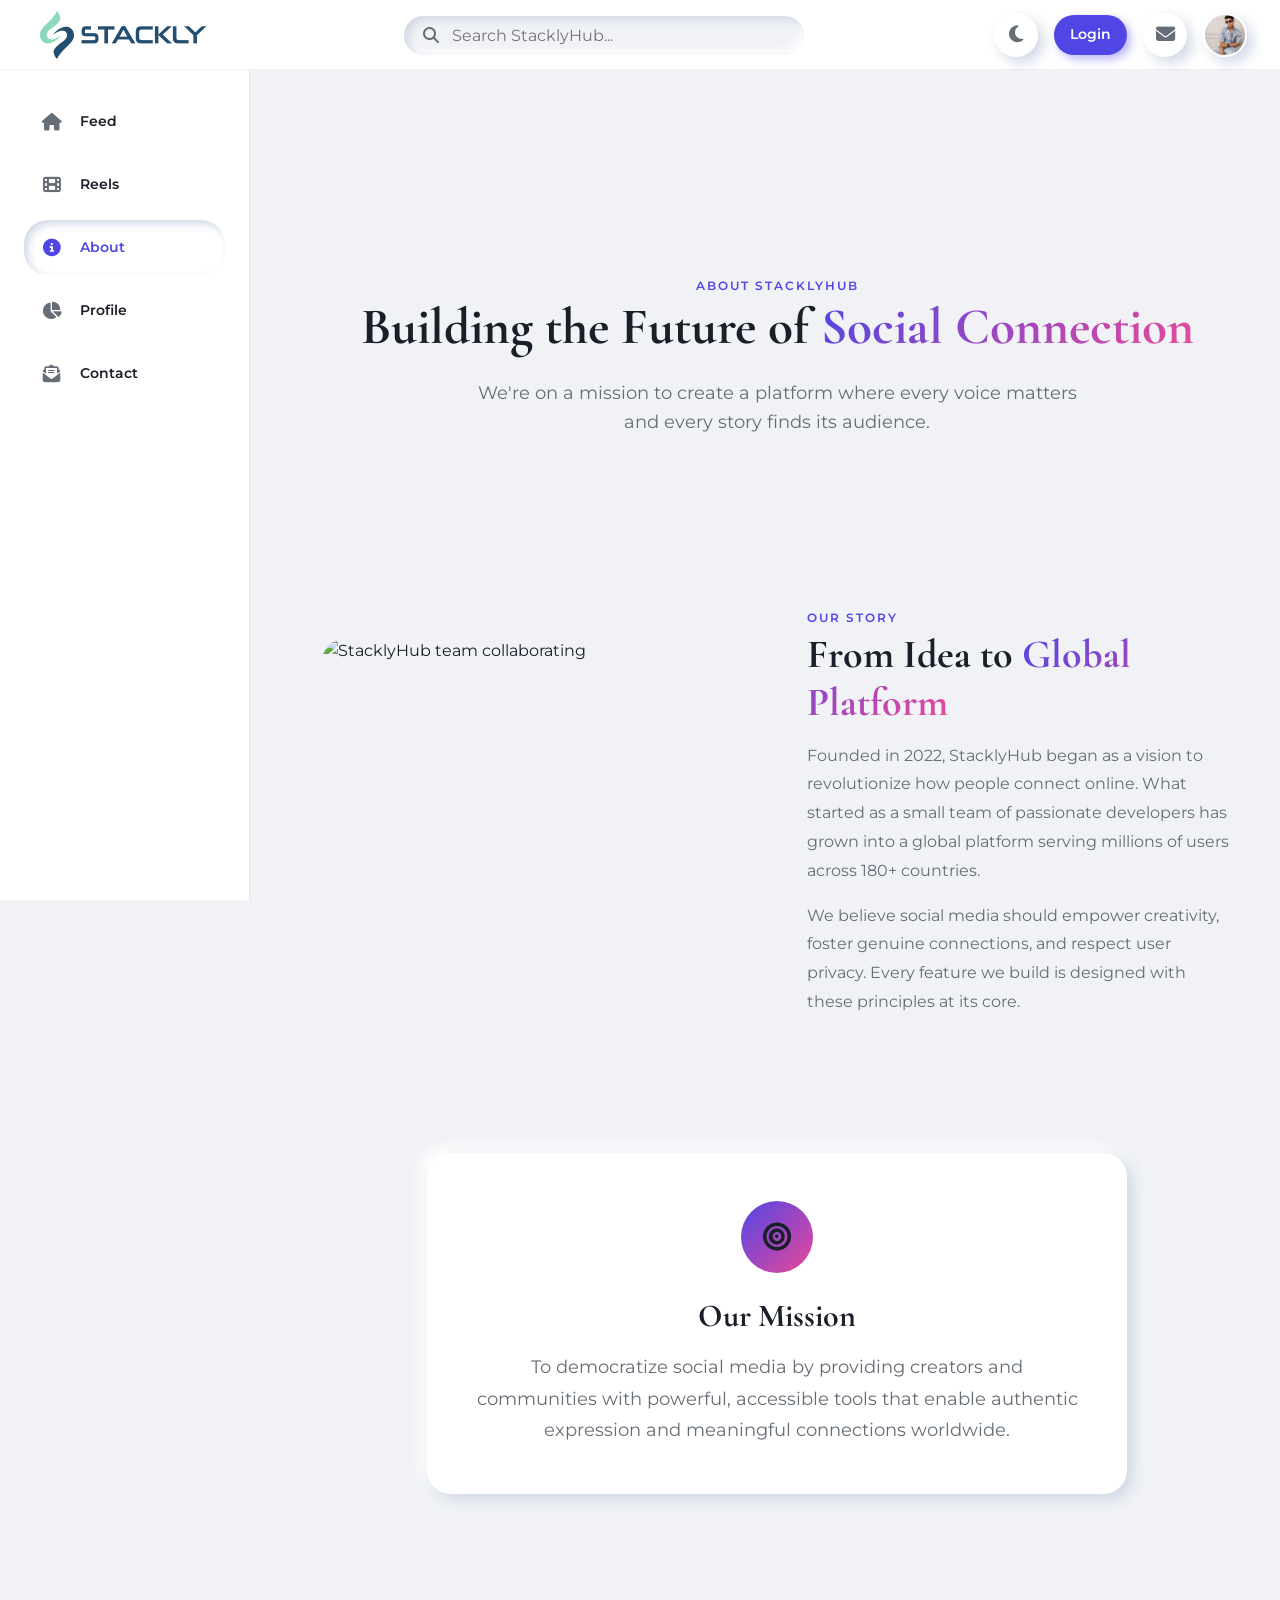
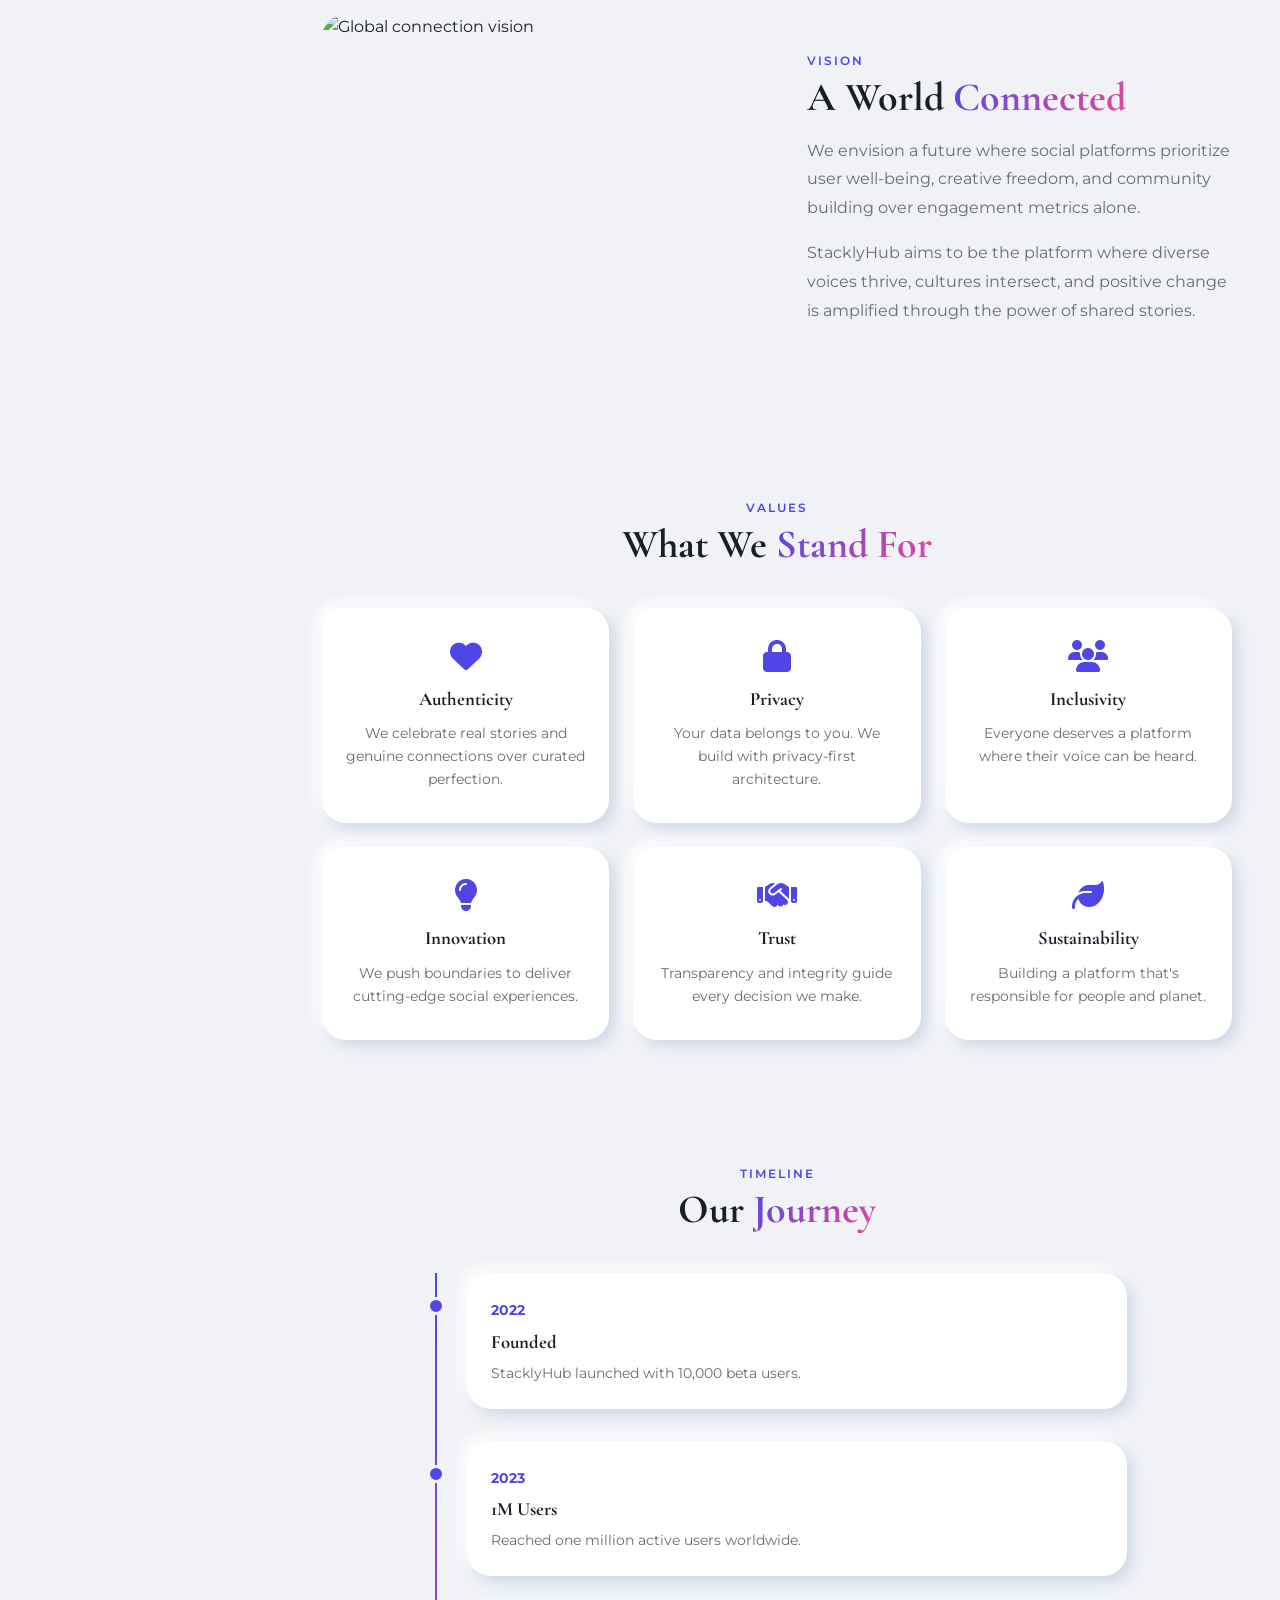
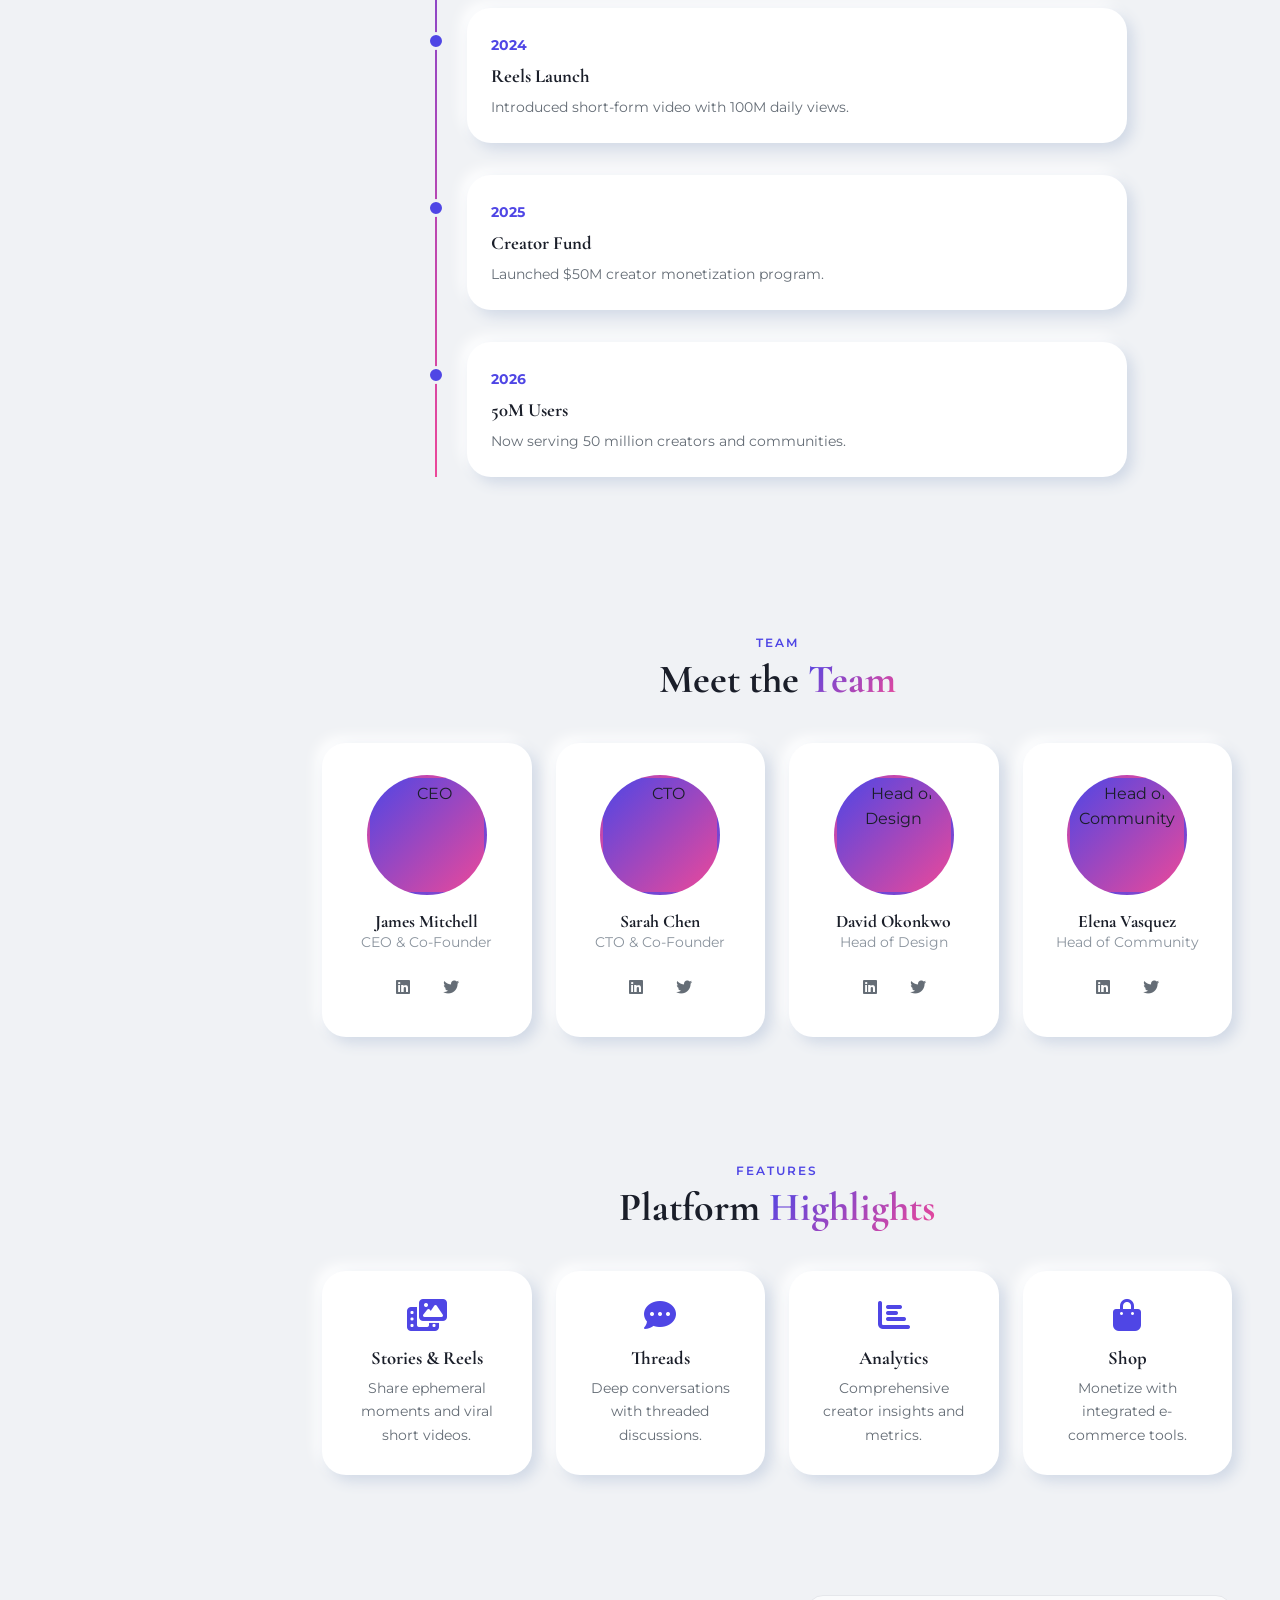
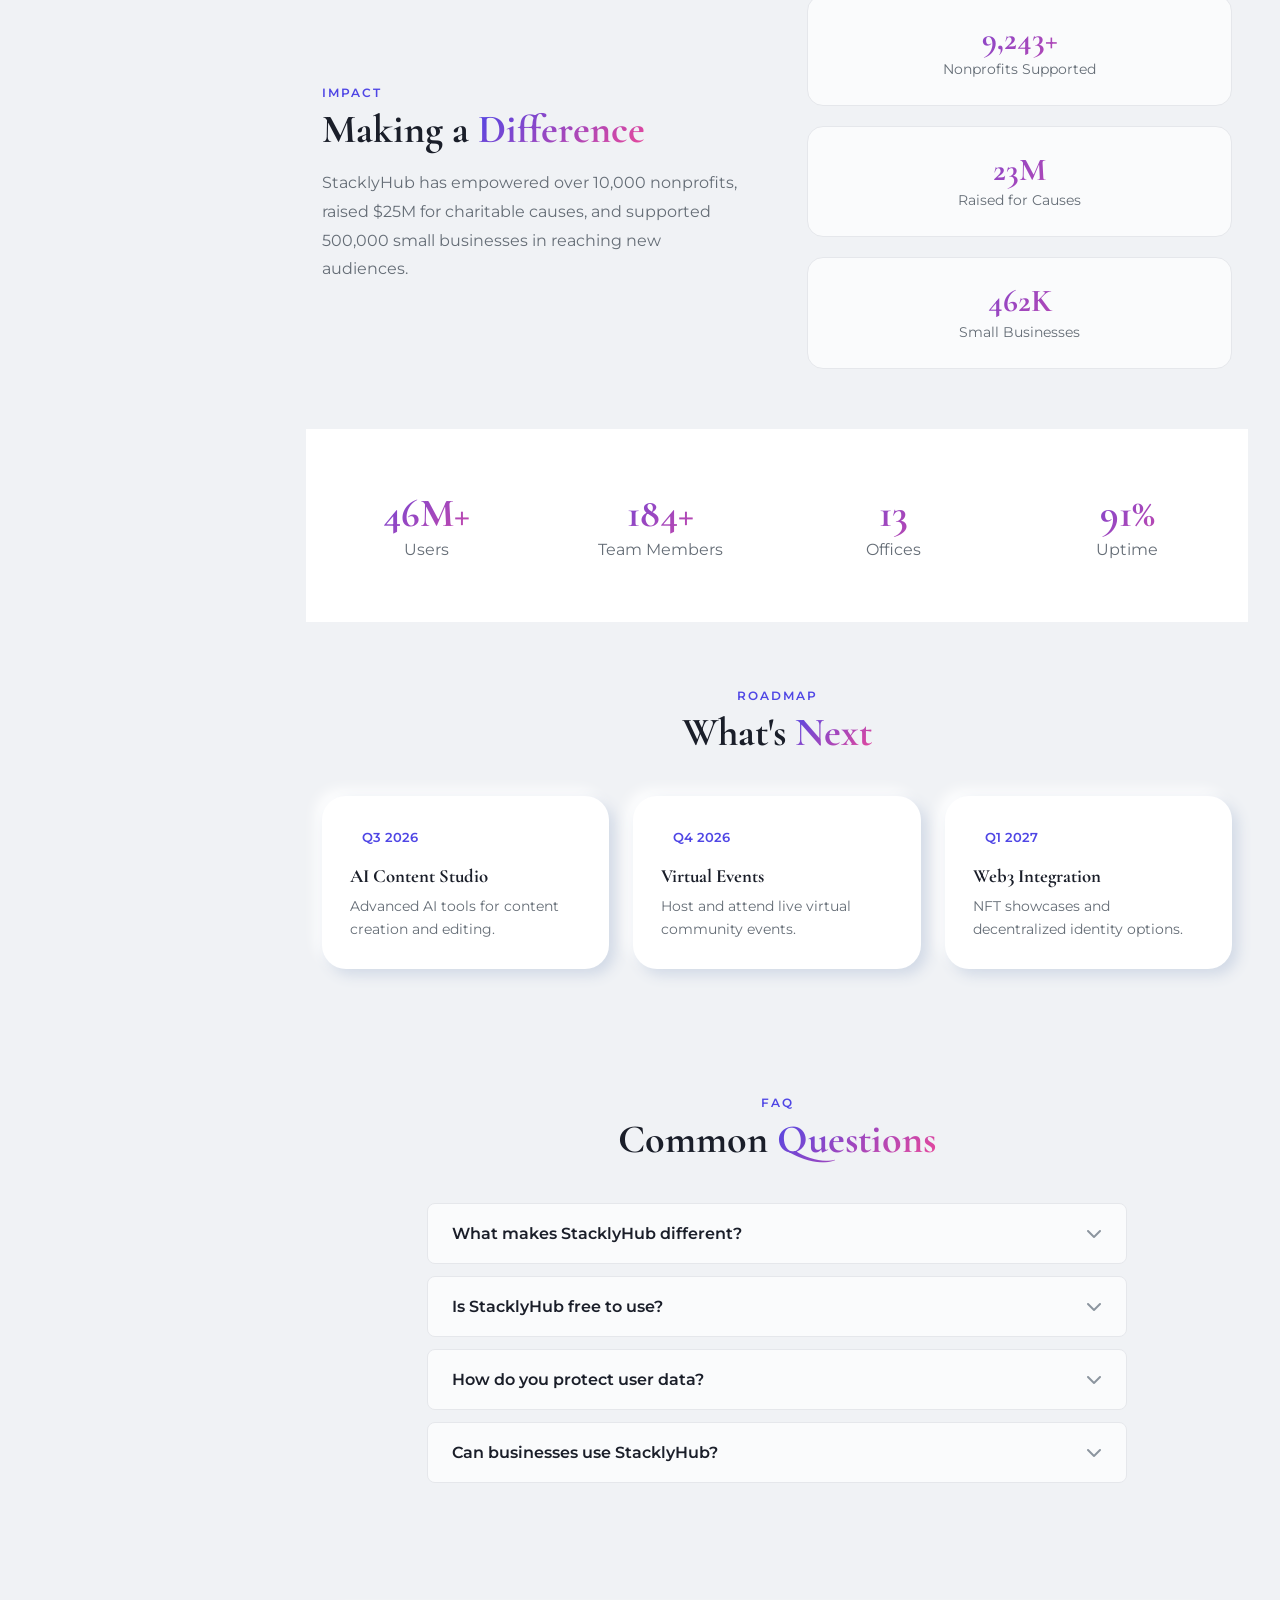
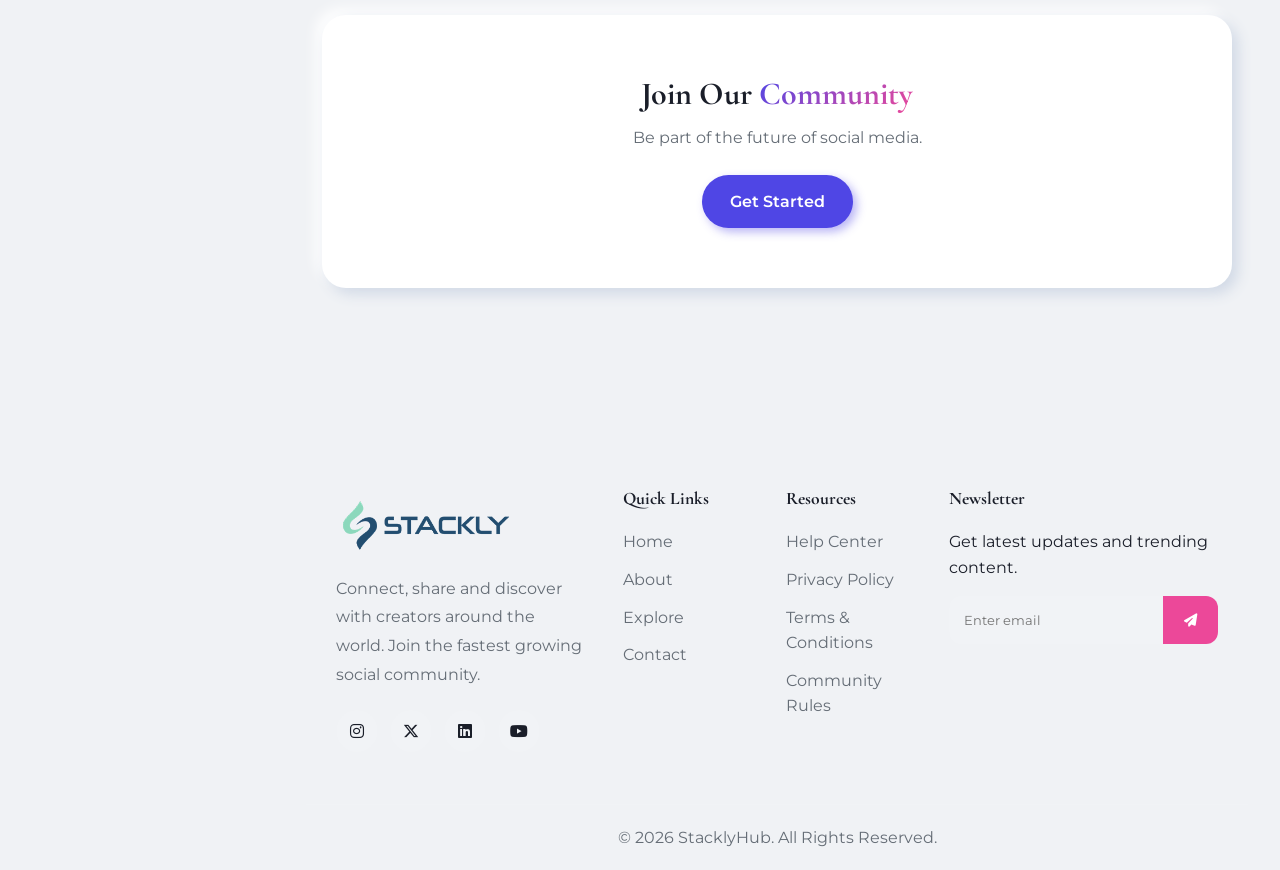
==== commit dc8a0221: "ddd" ====
--- a/about.html
+++ b/about.html
@@ -16,9 +16,9 @@
   <div class="page-loader" aria-hidden="true"><div><div class="loader-logo">StacklyHub</div><div class="loader-spinner"></div></div></div>
 
   <header class="navbar glass-panel" role="navigation">
-    <a href="index.html" class="nav-brand">
-      <i class="fas fa-layer-group"></i> StacklyHub
-    </a>
+   <a href="index.html" class="nav-brand">
+    <img src="assets/images/stack logo.png" alt="StacklyHub Logo" class="nav-logo">
+</a>
     <div class="nav-search neu-input-wrapper">
       <i class="fas fa-search"></i>
       <input type="search" class="neu-input" placeholder="Search StacklyHub..." aria-label="Search">
@@ -239,9 +239,9 @@
 
       <div class="footer-col footer-brand">
         <a href="index.html" class="footer-logo">
-          <i class="fas fa-layer-group"></i>
-          StacklyHub
-        </a>
+  <img src="assets/images/stack logo.png" alt="StacklyHub Logo" class="footer-logo-img">
+  
+</a>
 
         <p>
           Connect, share and discover with creators around the world.
--- a/css/common.css
+++ b/css/common.css
@@ -545,6 +545,48 @@
 }
 
 @media (max-width: 768px) {
+  .footer, .site-footer {
+    margin: 50px 0 0;
+    width: 100%;
+    max-width: 100%;
+    padding: 60px 20px 0;
+  }
+  .footer-container {
+    grid-template-columns: 1fr !important;
+    gap: 30px;
+    padding: 0 20px;
+    text-align: center;
+  }
+  .footer-logo {
+    justify-content: center;
+  }
+  .footer-social {
+    justify-content: center;
+    flex-wrap: wrap;
+  }
+  .footer-col {
+    display: flex;
+    flex-direction: column;
+    align-items: center;
+  }
+  .newsletter {
+    flex-direction: column;
+    gap: 10px;
+  }
+  .newsletter input {
+    width: 100%;
+    border-radius: 12px;
+  }
+  .newsletter button {
+    width: 100%;
+    height: 50px;
+    border-radius: 12px;
+  }
+  .footer-bottom {
+    padding: 15px;
+    font-size: 14px;
+  }
+
   .footer-grid { grid-template-columns: 1fr; }
   .section { padding: 40px 0; }
   .app-layout { padding: 0 var(--spacing-md); }
@@ -558,3 +600,83 @@
 @media (max-width: 375px) { .nav-brand, .navbar-brand { font-size: 1.25rem; } }
 
 @media (min-width: 1440px) { .app-layout { max-width: 1700px; } }
+.footer-logo{
+    display: flex;
+    align-items: center;
+    justify-content: center;
+    text-decoration: none;
+    width: 100%;
+}
+
+.footer-logo-img{
+    width: 180px;
+    max-width: 100%;
+    height: auto;
+    object-fit: contain;
+    display: block;
+}
+
+/* Tablet */
+@media (max-width: 992px){
+    .footer-logo-img{
+        width: 160px;
+    }
+}
+
+/* Mobile */
+@media (max-width: 768px){
+    .footer-logo{
+        justify-content: center;
+    }
+
+    .footer-logo-img{
+        width: 140px;
+    }
+}
+
+/* Small Mobile */
+@media (max-width: 480px){
+    .footer-logo-img{
+        width: 120px;
+    }
+}
+
+/* Extra Small Devices */
+@media (max-width: 320px){
+    .footer-logo-img{
+        width: 100px;
+    }
+}
+.nav-brand{
+    display: flex;
+    align-items: center;
+    text-decoration: none;
+}
+
+.nav-logo{
+    width: 180px;
+    height: auto;
+    object-fit: contain;
+    display: block;
+}
+
+/* Tablet */
+@media (max-width: 768px){
+    .nav-logo{
+        width: 140px;
+    }
+}
+
+/* Mobile */
+@media (max-width: 480px){
+    .nav-logo{
+        width: 120px;
+    }
+}
+
+/* Very Small Devices */
+@media (max-width: 360px){
+    .nav-logo{
+        width: 100px;
+    }
+}
